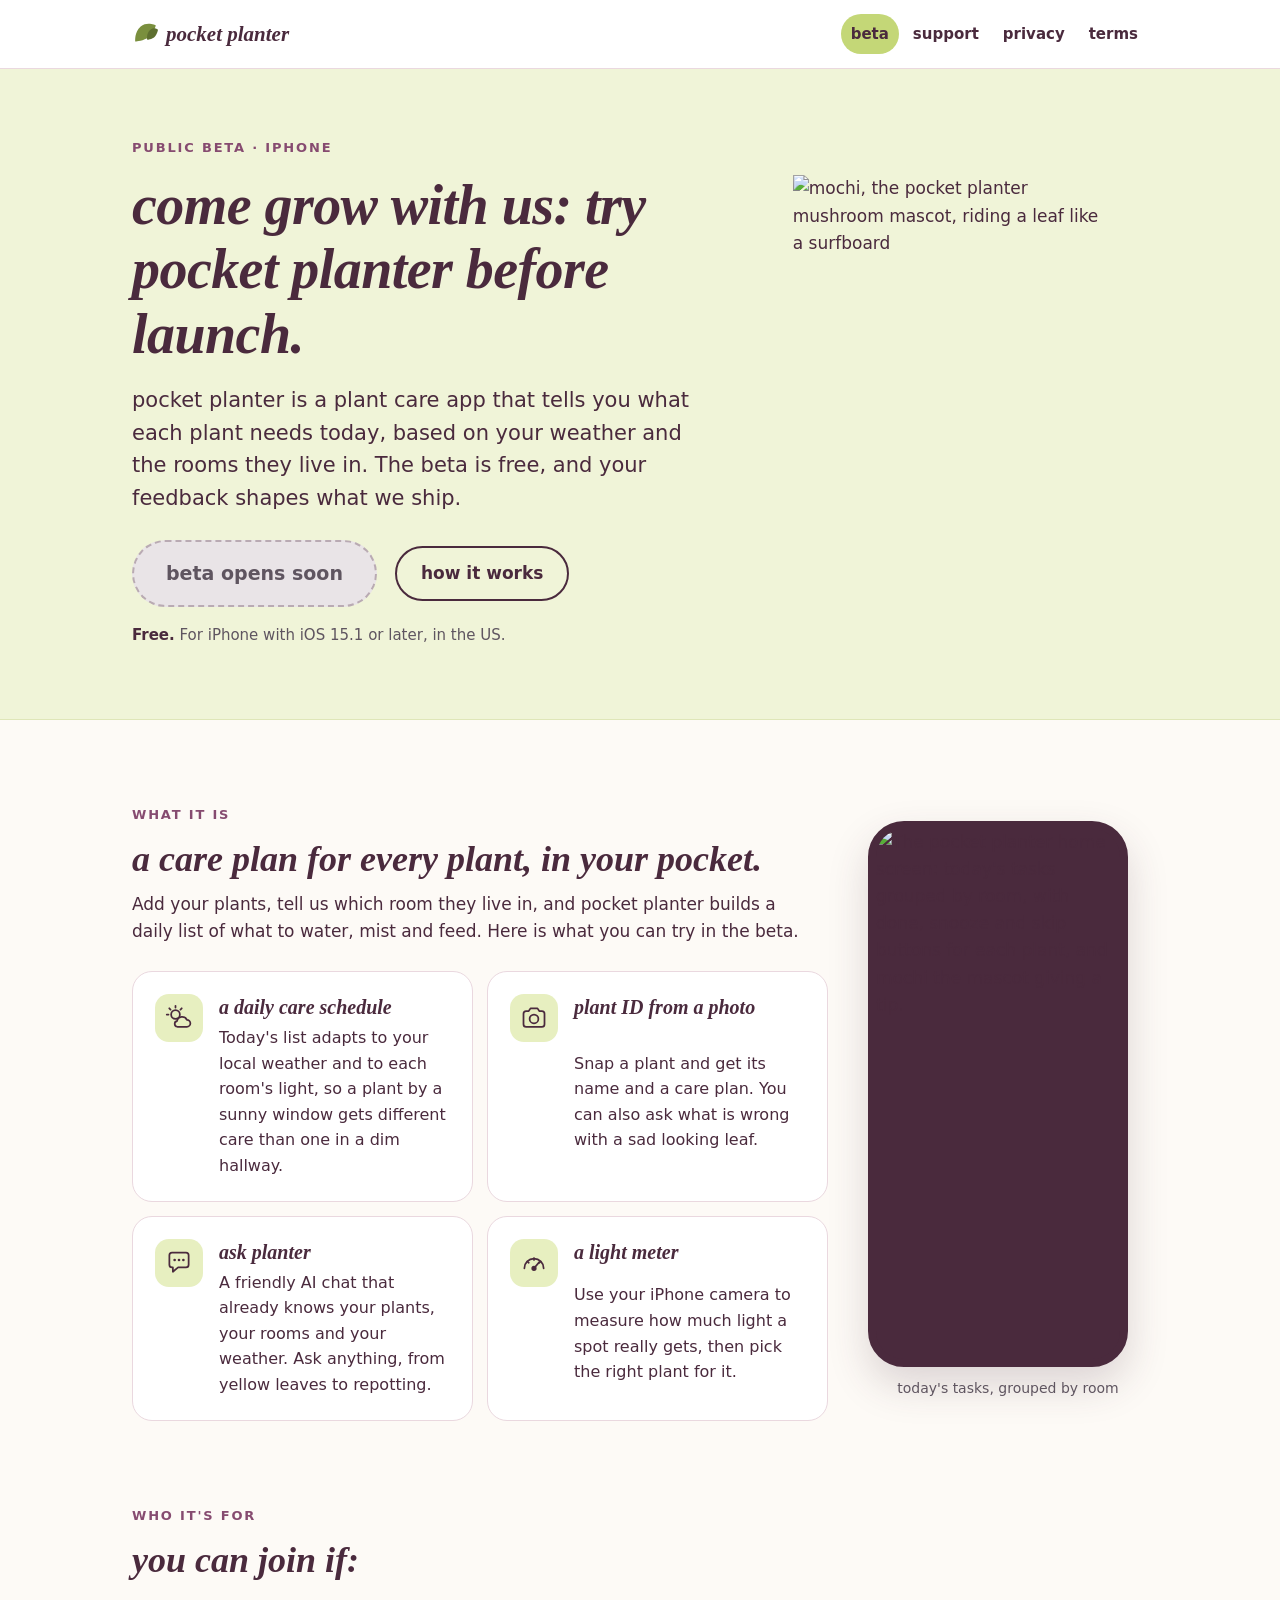
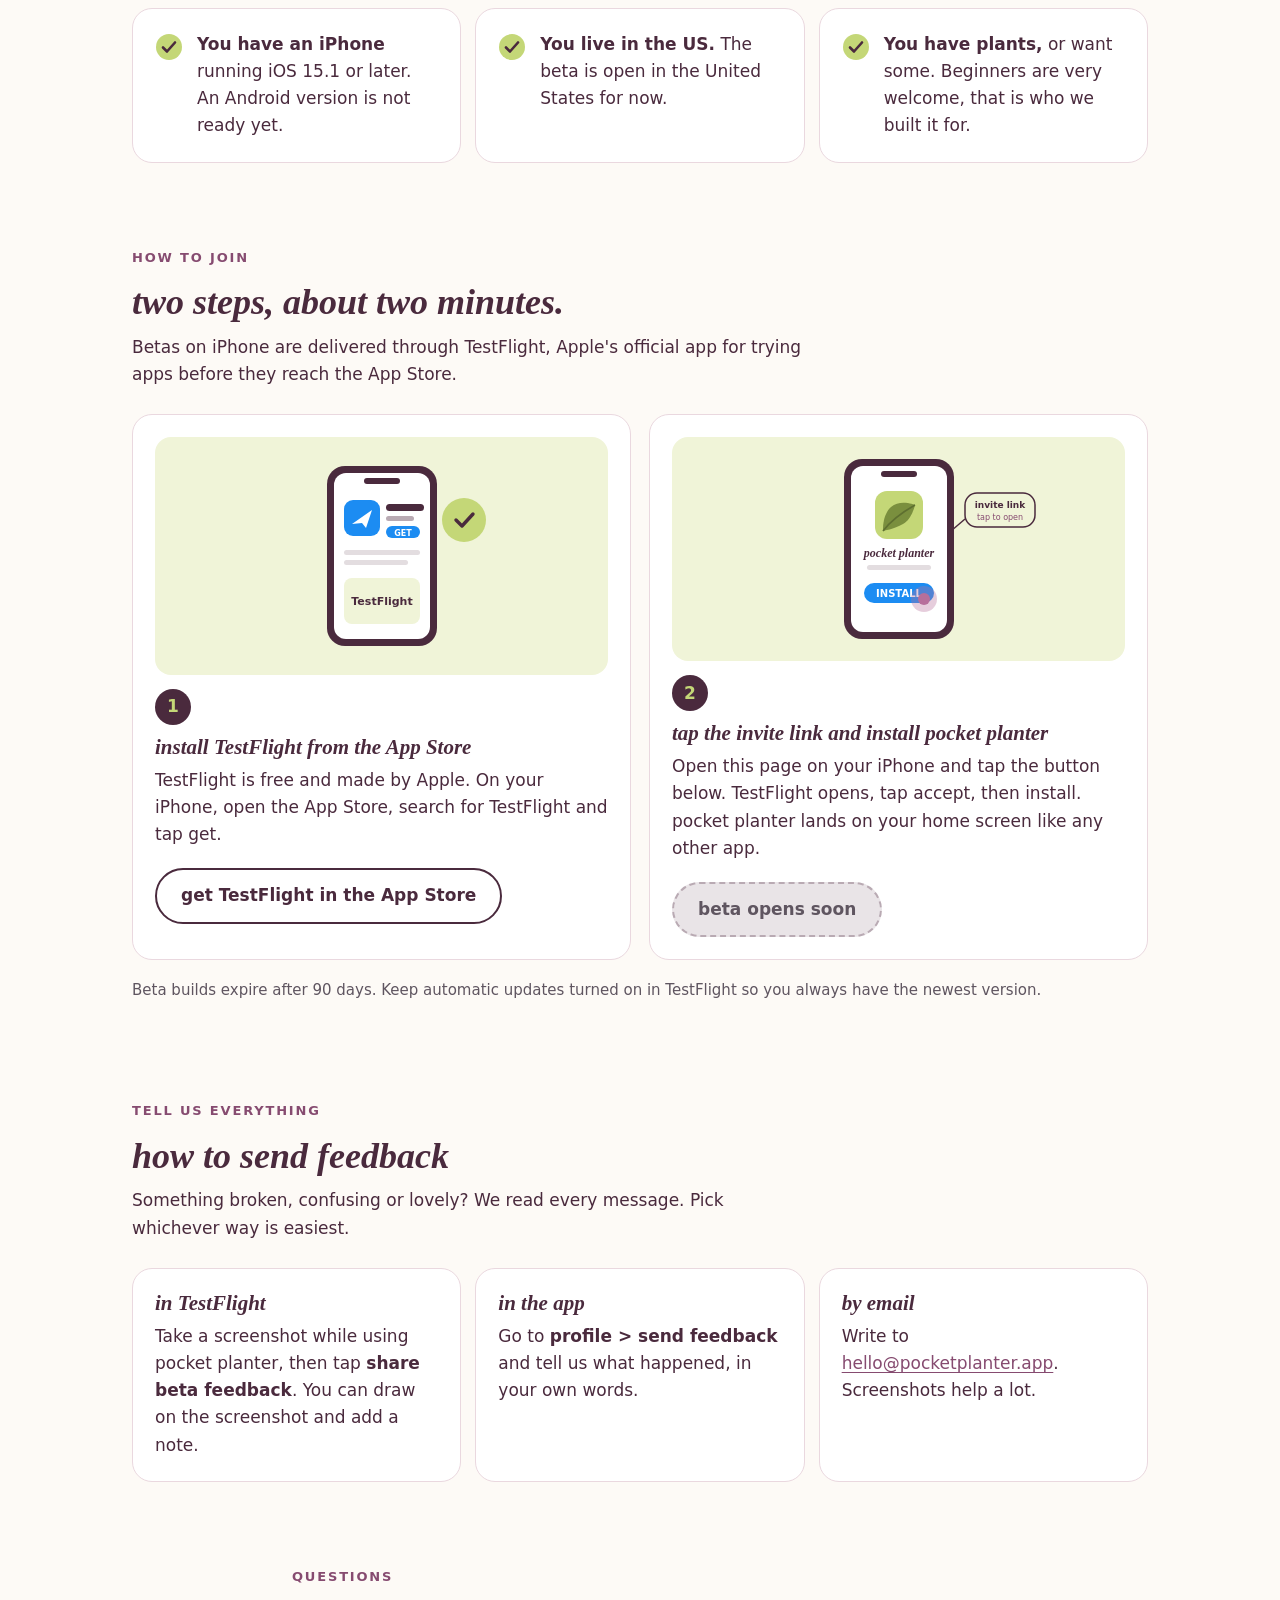
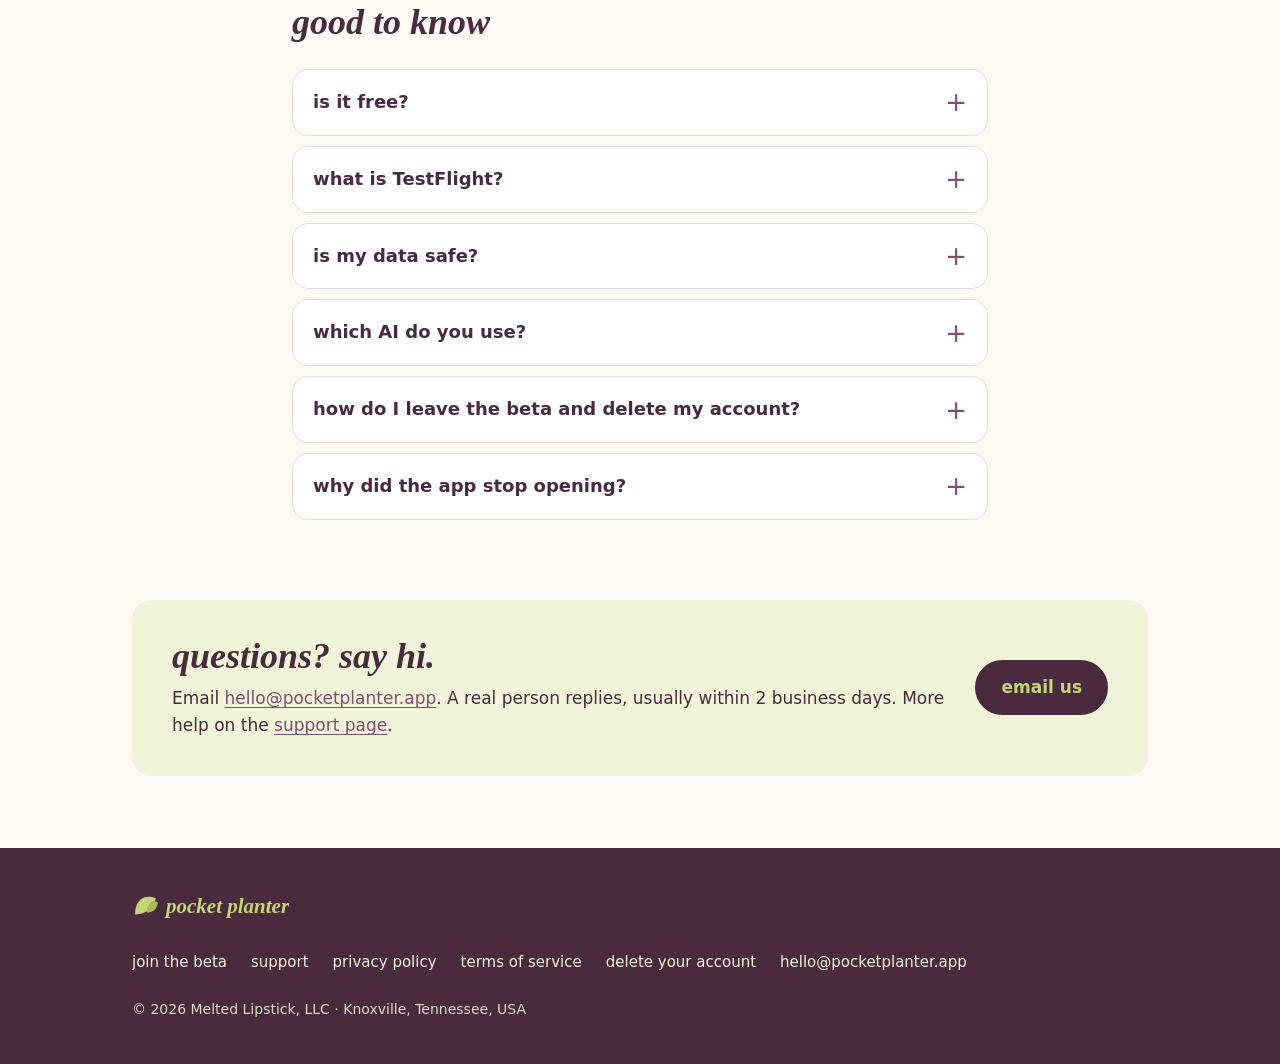
==== beta.html @ 021cd98b "feat(site): public beta page and support page with shared styles beta.html explains the app, who can" ====
<!DOCTYPE html>
<html lang="en">
<head>
  <meta charset="UTF-8">
  <meta name="viewport" content="width=device-width, initial-scale=1.0">
  <title>join the pocket planter beta on TestFlight</title>
  <meta name="description" content="Try pocket planter, the plant care app for iPhone, before launch. Free public beta on TestFlight for iPhones with iOS 15.1 or later in the US.">
  <link rel="canonical" href="https://pocketplanter.app/beta.html">
  <link rel="icon" type="image/svg+xml" href="/favicon.svg">
  <meta name="theme-color" content="#4a2a3d">
  <meta property="og:type" content="website">
  <meta property="og:site_name" content="pocket planter">
  <meta property="og:title" content="join the pocket planter beta">
  <meta property="og:description" content="A daily plant care plan that adapts to your weather and your rooms, plant ID from a photo, an AI plant helper and a light meter. Free on TestFlight for iPhone.">
  <meta property="og:url" content="https://pocketplanter.app/beta.html">
  <meta property="og:image" content="https://pocketplanter.app/og.png">
  <meta property="og:image:width" content="1200">
  <meta property="og:image:height" content="630">
  <meta name="twitter:card" content="summary_large_image">
  <meta name="twitter:title" content="join the pocket planter beta">
  <meta name="twitter:description" content="A daily plant care plan that adapts to your weather and your rooms, plant ID from a photo, an AI plant helper and a light meter. Free on TestFlight for iPhone.">
  <meta name="twitter:image" content="https://pocketplanter.app/og.png">
  <link rel="preload" href="/fonts/PlayfairDisplay-italic-latin.woff2" as="font" type="font/woff2" crossorigin>
  <link rel="preload" href="/fonts/DMSans-normal-latin.woff2" as="font" type="font/woff2" crossorigin>
  <link rel="stylesheet" href="/site.css">
  <style>
    .hero { background: var(--cream); border-bottom: 1px solid #dfe6b8; padding: 44px 0 52px; overflow: hidden; }
    .hero .container { display: grid; gap: 28px; align-items: center; }
    .hero h1 { margin-bottom: 18px; }
    .hero .lede { margin-bottom: 26px; }
    .hero-mascot { justify-self: center; width: min(62vw, 250px); height: auto; }
    .cta-row { display: flex; flex-wrap: wrap; align-items: center; gap: 12px 18px; }
    .cta-note { margin: 16px 0 0; font-size: 15px; color: var(--muted); }
    .cta-note strong { color: var(--plum); }
    @media (min-width: 768px) {
      .hero { padding: 64px 0 72px; }
      .hero .container { grid-template-columns: 1.5fr 1fr; gap: 40px; }
      .hero-mascot { width: 100%; max-width: 320px; }
    }

    .features { display: grid; gap: 16px; }
    .feature-grid { display: grid; gap: 14px; }
    .feature { display: grid; grid-template-columns: 48px 1fr; gap: 4px 16px; align-items: start; }
    .feature .icon { grid-row: span 2; width: 48px; height: 48px; border-radius: 14px; background: var(--lime-soft); display: grid; place-items: center; }
    .feature .icon svg { width: 28px; height: 28px; }
    .feature h3 { margin: 2px 0 2px; font-size: 20px; }
    .feature p { margin: 0; font-size: 16px; }
    .phone { justify-self: center; width: min(68vw, 260px); border: 8px solid var(--plum); border-radius: 36px; overflow: hidden; background: var(--plum); box-shadow: 0 18px 40px rgba(74,42,61,0.18); }
    .phone img { display: block; width: 100%; height: auto; }
    .phone-caption { text-align: center; font-size: 14px; color: var(--muted); margin-top: 10px; }
    @media (min-width: 768px) { .feature-grid { grid-template-columns: 1fr 1fr; } }
    @media (min-width: 960px) { .features { grid-template-columns: 1fr 280px; gap: 40px; align-items: center; } }

    .who { display: grid; gap: 14px; }
    .check { display: flex; gap: 14px; align-items: flex-start; }
    .check svg { flex: none; width: 28px; height: 28px; margin-top: 2px; }
    .check p { margin: 0; }
    @media (min-width: 768px) { .who { grid-template-columns: repeat(3, 1fr); } }

    .steps { list-style: none; margin: 0; padding: 0; display: grid; gap: 18px; counter-reset: step; }
    .step { display: grid; gap: 14px; }
    .step-art { background: var(--cream); border-radius: 16px; display: grid; place-items: center; padding: 12px; }
    .step-art svg { width: 100%; max-width: 300px; height: auto; }
    .step-num { display: inline-grid; place-items: center; width: 36px; height: 36px; border-radius: 50%; background: var(--plum); color: var(--lime); font-weight: 700; margin-bottom: 10px; }
    .step .btn { margin-top: 6px; }
    @media (min-width: 768px) { .steps { grid-template-columns: 1fr 1fr; } }

    .ways { display: grid; gap: 14px; }
    @media (min-width: 768px) { .ways { grid-template-columns: repeat(3, 1fr); } }

    .faq { display: grid; gap: 10px; }
    .faq details { background: var(--white); border: 1px solid var(--line); border-radius: 16px; }
    .faq summary { cursor: pointer; list-style: none; padding: 18px 52px 18px 20px; font-weight: 700; font-size: 18px; position: relative; border-radius: 16px; }
    .faq summary::-webkit-details-marker { display: none; }
    .faq summary::after { content: "+"; position: absolute; right: 20px; top: 50%; transform: translateY(-50%); font-size: 26px; font-weight: 400; color: var(--plum-ink); line-height: 1; }
    .faq details[open] summary::after { content: "\2212"; }
    .faq .answer { padding: 0 20px 6px; }
    .faq .answer ul { padding-left: 20px; margin: 0 0 14px; }
    .faq .answer li { margin-bottom: 6px; }

    .contact { background: var(--cream); border-radius: var(--radius); padding: 28px 22px; display: grid; gap: 18px; align-items: center; }
    .contact h2 { margin-bottom: 8px; }
    .contact p { margin: 0; }
    @media (min-width: 768px) { .contact { grid-template-columns: 1fr auto; padding: 36px 40px; } }
  </style>
</head>
<body>
  <a class="skip" href="#main">skip to content</a>
  <header class="site-header">
    <div class="container">
      <a class="logo" href="/" aria-label="pocket planter, home">
        <svg viewBox="0 0 48 48" aria-hidden="true"><path class="leaf-primary" d="M6 38 C6 38 4 20 16 10 C28 0 44 8 44 8 C44 8 40 26 28 32 C16 38 6 38 6 38Z"/><path class="leaf-secondary" d="M28 34 C28 34 26 22 34 16 C42 10 48 16 48 16 C48 16 46 28 38 32 C30 36 28 34 28 34Z"/></svg>
        <span>pocket planter</span>
      </a>
      <nav class="site-nav" aria-label="main">
        <ul>
          <li><a href="/beta.html" aria-current="page">beta</a></li>
          <li><a href="/support.html">support</a></li>
          <li><a href="/privacy.html">privacy</a></li>
          <li><a href="/terms.html">terms</a></li>
        </ul>
      </nav>
    </div>
  </header>

  <main id="main">
    <section class="hero" aria-labelledby="hero-title">
      <div class="container">
        <div>
          <span class="eyebrow">public beta &middot; iPhone</span>
          <h1 id="hero-title">come grow with us: try pocket planter before launch.</h1>
          <p class="lede">pocket planter is a plant care app that tells you what each plant needs today, based on your weather and the rooms they live in. The beta is free, and your feedback shapes what we ship.</p>
          <div class="cta-row">
            <!--
              TESTFLIGHT_PUBLIC_LINK
              Paste the public TestFlight link (https://testflight.apple.com/join/XXXXXXXX)
              into data-testflight-url below. That is the only place it lives: every
              "join the beta" button on this page reads it from here.
              While it is empty, the buttons show a disabled "beta opens soon" state.
            -->
            <a id="testflight-link" class="btn btn-lime btn-big" href="#" data-testflight-url="" data-label="join the beta on TestFlight">join the beta on TestFlight</a>
            <a class="btn btn-ghost" href="#how-to-join">how it works</a>
          </div>
          <p class="cta-note"><strong>Free.</strong> For iPhone with iOS 15.1 or later, in the US.</p>
        </div>
        <img class="hero-mascot" src="/welcoming-novo.webp" width="418" height="560" alt="mochi, the pocket planter mushroom mascot, riding a leaf like a surfboard">
      </div>
    </section>

    <section class="section" aria-labelledby="what-title">
      <div class="container features">
        <div>
          <div class="section-head">
            <span class="eyebrow">what it is</span>
            <h2 id="what-title">a care plan for every plant, in your pocket.</h2>
            <p>Add your plants, tell us which room they live in, and pocket planter builds a daily list of what to water, mist and feed. Here is what you can try in the beta.</p>
          </div>
          <div class="feature-grid">
            <div class="card feature">
              <span class="icon" aria-hidden="true"><svg viewBox="0 0 32 32" fill="none" stroke="#4a2a3d" stroke-width="2" stroke-linecap="round" stroke-linejoin="round"><circle cx="12" cy="12" r="5"/><path d="M12 2v2M12 20v2M2 12h2M4.9 4.9l1.4 1.4M17.7 6.3l1.4-1.4"/><path d="M14 26h11a4 4 0 0 0 0-8 6 6 0 0 0-11.3 1.5A3.3 3.3 0 0 0 14 26z" fill="#e7efc0"/></svg></span>
              <h3>a daily care schedule</h3>
              <p>Today's list adapts to your local weather and to each room's light, so a plant by a sunny window gets different care than one in a dim hallway.</p>
            </div>
            <div class="card feature">
              <span class="icon" aria-hidden="true"><svg viewBox="0 0 32 32" fill="none" stroke="#4a2a3d" stroke-width="2" stroke-linecap="round" stroke-linejoin="round"><path d="M4 11a3 3 0 0 1 3-3h3l2-3h8l2 3h3a3 3 0 0 1 3 3v12a3 3 0 0 1-3 3H7a3 3 0 0 1-3-3z"/><circle cx="16" cy="17" r="5"/></svg></span>
              <h3>plant ID from a photo</h3>
              <p>Snap a plant and get its name and a care plan. You can also ask what is wrong with a sad looking leaf.</p>
            </div>
            <div class="card feature">
              <span class="icon" aria-hidden="true"><svg viewBox="0 0 32 32" fill="none" stroke="#4a2a3d" stroke-width="2" stroke-linecap="round" stroke-linejoin="round"><path d="M5 7a3 3 0 0 1 3-3h16a3 3 0 0 1 3 3v11a3 3 0 0 1-3 3h-9l-6 5v-5H8a3 3 0 0 1-3-3z"/><path d="M11 12.5h.01M16 12.5h.01M21 12.5h.01" stroke-width="3"/></svg></span>
              <h3>ask planter</h3>
              <p>A friendly AI chat that already knows your plants, your rooms and your weather. Ask anything, from yellow leaves to repotting.</p>
            </div>
            <div class="card feature">
              <span class="icon" aria-hidden="true"><svg viewBox="0 0 32 32" fill="none" stroke="#4a2a3d" stroke-width="2" stroke-linecap="round" stroke-linejoin="round"><path d="M5 22a11 11 0 0 1 22 0"/><path d="M16 22l6-7"/><circle cx="16" cy="22" r="2" fill="#4a2a3d"/><path d="M8.5 14.5l1.5 1.2M16 10.5v2M23.5 14.5l-1.5 1.2"/></svg></span>
              <h3>a light meter</h3>
              <p>Use your iPhone camera to measure how much light a spot really gets, then pick the right plant for it.</p>
            </div>
          </div>
        </div>
        <figure style="margin:0">
          <div class="phone"><img src="/assets/shots/05-home.webp" width="720" height="1565" loading="lazy" alt="The pocket planter home screen: today's tasks grouped by room, with done, snooze and skip buttons for each plant, and mochi the mascot giving a tip."></div>
          <figcaption class="phone-caption">today's tasks, grouped by room</figcaption>
        </figure>
      </div>
    </section>

    <section class="section" aria-labelledby="who-title">
      <div class="container">
        <div class="section-head">
          <span class="eyebrow">who it's for</span>
          <h2 id="who-title">you can join if:</h2>
        </div>
        <div class="who">
          <div class="card check">
            <svg viewBox="0 0 28 28" aria-hidden="true"><circle cx="14" cy="14" r="13" fill="#c4d777"/><path d="M8 14.5l4 4 8-9" fill="none" stroke="#4a2a3d" stroke-width="2.6" stroke-linecap="round" stroke-linejoin="round"/></svg>
            <p><strong>You have an iPhone</strong> running iOS 15.1 or later. An Android version is not ready yet.</p>
          </div>
          <div class="card check">
            <svg viewBox="0 0 28 28" aria-hidden="true"><circle cx="14" cy="14" r="13" fill="#c4d777"/><path d="M8 14.5l4 4 8-9" fill="none" stroke="#4a2a3d" stroke-width="2.6" stroke-linecap="round" stroke-linejoin="round"/></svg>
            <p><strong>You live in the US.</strong> The beta is open in the United States for now.</p>
          </div>
          <div class="card check">
            <svg viewBox="0 0 28 28" aria-hidden="true"><circle cx="14" cy="14" r="13" fill="#c4d777"/><path d="M8 14.5l4 4 8-9" fill="none" stroke="#4a2a3d" stroke-width="2.6" stroke-linecap="round" stroke-linejoin="round"/></svg>
            <p><strong>You have plants,</strong> or want some. Beginners are very welcome, that is who we built it for.</p>
          </div>
        </div>
      </div>
    </section>

    <section class="section" id="how-to-join" aria-labelledby="join-title">
      <div class="container">
        <div class="section-head">
          <span class="eyebrow">how to join</span>
          <h2 id="join-title">two steps, about two minutes.</h2>
          <p>Betas on iPhone are delivered through TestFlight, Apple's official app for trying apps before they reach the App Store.</p>
        </div>
        <ol class="steps">
          <li class="card step">
            <div class="step-art">
              <svg viewBox="0 0 300 200" role="img" aria-labelledby="art1-t">
                <title id="art1-t">An iPhone showing the TestFlight app in the App Store with a get button</title>
                <rect x="95" y="10" width="110" height="180" rx="18" fill="#4a2a3d"/>
                <rect x="102" y="17" width="96" height="166" rx="12" fill="#ffffff"/>
                <rect x="132" y="22" width="36" height="6" rx="3" fill="#4a2a3d"/>
                <rect x="112" y="44" width="36" height="36" rx="9" fill="#1c8cf2"/>
                <path d="M120 68l20-14-6 18-4-5z" fill="#ffffff"/>
                <rect x="154" y="48" width="38" height="7" rx="3.5" fill="#4a2a3d"/>
                <rect x="154" y="60" width="28" height="5" rx="2.5" fill="#b9aab3"/>
                <rect x="154" y="70" width="34" height="12" rx="6" fill="#1c8cf2"/>
                <text x="171" y="79.5" text-anchor="middle" font-family="DM Sans, system-ui, sans-serif" font-size="8" font-weight="700" fill="#ffffff">GET</text>
                <rect x="112" y="94" width="76" height="5" rx="2.5" fill="#e3dde0"/>
                <rect x="112" y="104" width="64" height="5" rx="2.5" fill="#e3dde0"/>
                <rect x="112" y="122" width="76" height="46" rx="8" fill="#f0f4d8"/>
                <text x="150" y="149" text-anchor="middle" font-family="DM Sans, system-ui, sans-serif" font-size="11" font-weight="700" fill="#4a2a3d">TestFlight</text>
                <circle cx="232" cy="64" r="22" fill="#c4d777"/>
                <path d="M224 64l6 6 11-12" fill="none" stroke="#4a2a3d" stroke-width="3.4" stroke-linecap="round" stroke-linejoin="round"/>
              </svg>
            </div>
            <div>
              <span class="step-num" aria-hidden="true">1</span>
              <h3>install TestFlight from the App Store</h3>
              <p>TestFlight is free and made by Apple. On your iPhone, open the App Store, search for TestFlight and tap get.</p>
              <a class="btn btn-ghost" href="https://apps.apple.com/us/app/testflight/id899247664">get TestFlight in the App Store</a>
            </div>
          </li>
          <li class="card step">
            <div class="step-art">
              <svg viewBox="0 0 300 200" role="img" aria-labelledby="art2-t">
                <title id="art2-t">An iPhone showing the pocket planter invite in TestFlight with an install button</title>
                <rect x="95" y="10" width="110" height="180" rx="18" fill="#4a2a3d"/>
                <rect x="102" y="17" width="96" height="166" rx="12" fill="#ffffff"/>
                <rect x="132" y="22" width="36" height="6" rx="3" fill="#4a2a3d"/>
                <rect x="126" y="42" width="48" height="48" rx="12" fill="#c4d777"/>
                <path d="M134 82 C134 82 133 66 142 58 C151 50 166 56 166 56 C166 56 163 70 154 75 C145 80 134 82 134 82Z" fill="#7a8f3e"/>
                <path d="M134 82 C140 74 152 64 166 56" fill="none" stroke="#5e6f30" stroke-width="1.6"/>
                <text x="150" y="108" text-anchor="middle" font-family="Playfair Display, Georgia, serif" font-style="italic" font-size="12" font-weight="700" fill="#4a2a3d">pocket planter</text>
                <rect x="118" y="116" width="64" height="5" rx="2.5" fill="#e3dde0"/>
                <rect x="115" y="134" width="70" height="20" rx="10" fill="#1c8cf2"/>
                <text x="150" y="148" text-anchor="middle" font-family="DM Sans, system-ui, sans-serif" font-size="10" font-weight="700" fill="#ffffff">INSTALL</text>
                <circle cx="175" cy="150" r="13" fill="#b76f9b" opacity="0.35"/>
                <circle cx="175" cy="150" r="6" fill="#b76f9b"/>
                <rect x="216" y="44" width="70" height="34" rx="12" fill="#f0f4d8" stroke="#4a2a3d" stroke-width="1.5"/>
                <text x="251" y="59" text-anchor="middle" font-family="DM Sans, system-ui, sans-serif" font-size="9" font-weight="700" fill="#4a2a3d">invite link</text>
                <text x="251" y="71" text-anchor="middle" font-family="DM Sans, system-ui, sans-serif" font-size="8" fill="#864b70">tap to open</text>
                <path d="M216 70 L202 82" stroke="#4a2a3d" stroke-width="1.5"/>
              </svg>
            </div>
            <div>
              <span class="step-num" aria-hidden="true">2</span>
              <h3>tap the invite link and install pocket planter</h3>
              <p>Open this page on your iPhone and tap the button below. TestFlight opens, tap accept, then install. pocket planter lands on your home screen like any other app.</p>
              <a class="btn js-testflight" href="#">join the beta on TestFlight</a>
            </div>
          </li>
        </ol>
        <p class="small muted" style="margin-top:18px">Beta builds expire after 90 days. Keep automatic updates turned on in TestFlight so you always have the newest version.</p>
      </div>
    </section>

    <section class="section" aria-labelledby="feedback-title">
      <div class="container">
        <div class="section-head">
          <span class="eyebrow">tell us everything</span>
          <h2 id="feedback-title">how to send feedback</h2>
          <p>Something broken, confusing or lovely? We read every message. Pick whichever way is easiest.</p>
        </div>
        <div class="ways">
          <div class="card">
            <h3>in TestFlight</h3>
            <p>Take a screenshot while using pocket planter, then tap <strong>share beta feedback</strong>. You can draw on the screenshot and add a note.</p>
          </div>
          <div class="card">
            <h3>in the app</h3>
            <p>Go to <span class="path">profile &gt; send feedback</span> and tell us what happened, in your own words.</p>
          </div>
          <div class="card">
            <h3>by email</h3>
            <p>Write to <a href="mailto:hello@pocketplanter.app?subject=pocket%20planter%20beta%20feedback">hello@pocketplanter.app</a>. Screenshots help a lot.</p>
          </div>
        </div>
      </div>
    </section>

    <section class="section" aria-labelledby="faq-title">
      <div class="narrow">
        <div class="section-head">
          <span class="eyebrow">questions</span>
          <h2 id="faq-title">good to know</h2>
        </div>
        <div class="faq">
          <details>
            <summary>is it free?</summary>
            <div class="answer"><p>Yes. The beta is free, and there are no payments in the app.</p></div>
          </details>
          <details>
            <summary>what is TestFlight?</summary>
            <div class="answer"><p>TestFlight is Apple's official app for testing apps before they are released on the App Store. It is free, and it is how every iPhone beta is installed.</p></div>
          </details>
          <details>
            <summary>is my data safe?</summary>
            <div class="answer">
              <p>We take it seriously and keep it simple:</p>
              <ul>
                <li>Your account and garden are stored with Supabase, in the United States.</li>
                <li>The app shows your photos only to you.</li>
                <li>The AI providers we use do not train their models on your data.</li>
                <li>We do not sell your data, and there are no ads or third party trackers in the app.</li>
              </ul>
              <p>The details are in our <a href="/privacy.html">privacy policy</a>.</p>
            </div>
          </details>
          <details>
            <summary>which AI do you use?</summary>
            <div class="answer">
              <ul>
                <li>Plant identification and diagnosis: Kindwise Plant.id.</li>
                <li>ask planter: Anthropic's Claude, with Google's Gemini as a backup if Claude is unavailable.</li>
              </ul>
              <p>Nothing is sent to an AI service until you agree in the app, and you can turn it off any time in <span class="path">profile &gt; ai &amp; your data</span>.</p>
            </div>
          </details>
          <details>
            <summary>how do I leave the beta and delete my account?</summary>
            <div class="answer">
              <p>In the app, go to <span class="path">profile &gt; delete my account</span>. If you already removed the app, use our <a href="/delete-account.html">delete account page</a> and we will do it for you.</p>
              <p>Uninstalling the app or TestFlight does not delete your account, so please delete it first if you want your data gone.</p>
            </div>
          </details>
          <details>
            <summary>why did the app stop opening?</summary>
            <div class="answer"><p>Beta builds expire after 90 days. Open TestFlight and install the latest build. Keeping automatic updates on in TestFlight avoids this.</p></div>
          </details>
        </div>
      </div>
    </section>

    <section class="section" aria-labelledby="contact-title">
      <div class="container">
        <div class="contact">
          <div>
            <h2 id="contact-title">questions? say hi.</h2>
            <p>Email <a href="mailto:hello@pocketplanter.app">hello@pocketplanter.app</a>. A real person replies, usually within 2 business days. More help on the <a href="/support.html">support page</a>.</p>
          </div>
          <a class="btn" href="mailto:hello@pocketplanter.app">email us</a>
        </div>
      </div>
    </section>
  </main>

  <footer class="site-footer">
    <div class="container">
      <a class="logo" href="/" aria-label="pocket planter, home">
        <svg viewBox="0 0 48 48" aria-hidden="true"><path class="leaf-primary" d="M6 38 C6 38 4 20 16 10 C28 0 44 8 44 8 C44 8 40 26 28 32 C16 38 6 38 6 38Z"/><path class="leaf-secondary" d="M28 34 C28 34 26 22 34 16 C42 10 48 16 48 16 C48 16 46 28 38 32 C30 36 28 34 28 34Z"/></svg>
        <span>pocket planter</span>
      </a>
      <nav aria-label="footer">
        <ul>
          <li><a href="/beta.html">join the beta</a></li>
          <li><a href="/support.html">support</a></li>
          <li><a href="/privacy.html">privacy policy</a></li>
          <li><a href="/terms.html">terms of service</a></li>
          <li><a href="/delete-account.html">delete your account</a></li>
          <li><a href="mailto:hello@pocketplanter.app">hello@pocketplanter.app</a></li>
        </ul>
      </nav>
      <p>&copy; 2026 Melted Lipstick, LLC &middot; Knoxville, Tennessee, USA</p>
    </div>
  </footer>

  <script>
    // TestFlight link: read from the one data-testflight-url attribute on #testflight-link.
    (function () {
      var source = document.getElementById('testflight-link');
      var url = ((source && source.getAttribute('data-testflight-url')) || '').trim();
      var ok = /^https:\/\/testflight\.apple\.com\/join\/[A-Za-z0-9]+\/?$/.test(url);
      var buttons = [source].concat([].slice.call(document.querySelectorAll('.js-testflight')));
      buttons.forEach(function (el) {
        if (!el) return;
        if (ok) {
          el.setAttribute('href', url);
          el.removeAttribute('aria-disabled');
          el.classList.remove('is-disabled');
        } else {
          el.removeAttribute('href');
          el.setAttribute('aria-disabled', 'true');
          el.setAttribute('role', 'link');
          el.classList.add('is-disabled');
          el.textContent = 'beta opens soon';
        }
      });
    })();
  </script>
</body>
</html>
---- site.css ----
@font-face { font-family: 'DM Sans'; font-style: italic; font-weight: 300 700; font-display: swap; src: url('/fonts/DMSans-italic-latin-ext.woff2') format('woff2'); unicode-range: U+0100-02BA, U+02BD-02C5, U+02C7-02CC, U+02CE-02D7, U+02DD-02FF, U+0304, U+0308, U+0329, U+1D00-1DBF, U+1E00-1E9F, U+1EF2-1EFF, U+2020, U+20A0-20AB, U+20AD-20C4, U+2113, U+2C60-2C7F, U+A720-A7FF; }
@font-face { font-family: 'DM Sans'; font-style: italic; font-weight: 300 700; font-display: swap; src: url('/fonts/DMSans-italic-latin.woff2') format('woff2'); unicode-range: U+0000-00FF, U+0131, U+0152-0153, U+02BB-02BC, U+02C6, U+02DA, U+02DC, U+0304, U+0308, U+0329, U+2000-206F, U+20AC, U+2122, U+2191, U+2193, U+2212, U+2215, U+FEFF, U+FFFD; }
@font-face { font-family: 'DM Sans'; font-style: normal; font-weight: 300 700; font-display: swap; src: url('/fonts/DMSans-normal-latin-ext.woff2') format('woff2'); unicode-range: U+0100-02BA, U+02BD-02C5, U+02C7-02CC, U+02CE-02D7, U+02DD-02FF, U+0304, U+0308, U+0329, U+1D00-1DBF, U+1E00-1E9F, U+1EF2-1EFF, U+2020, U+20A0-20AB, U+20AD-20C4, U+2113, U+2C60-2C7F, U+A720-A7FF; }
@font-face { font-family: 'DM Sans'; font-style: normal; font-weight: 300 700; font-display: swap; src: url('/fonts/DMSans-normal-latin.woff2') format('woff2'); unicode-range: U+0000-00FF, U+0131, U+0152-0153, U+02BB-02BC, U+02C6, U+02DA, U+02DC, U+0304, U+0308, U+0329, U+2000-206F, U+20AC, U+2122, U+2191, U+2193, U+2212, U+2215, U+FEFF, U+FFFD; }
@font-face { font-family: 'Playfair Display'; font-style: italic; font-weight: 400 900; font-display: swap; src: url('/fonts/PlayfairDisplay-italic-latin-ext.woff2') format('woff2'); unicode-range: U+0100-02BA, U+02BD-02C5, U+02C7-02CC, U+02CE-02D7, U+02DD-02FF, U+0304, U+0308, U+0329, U+1D00-1DBF, U+1E00-1E9F, U+1EF2-1EFF, U+2020, U+20A0-20AB, U+20AD-20C4, U+2113, U+2C60-2C7F, U+A720-A7FF; }
@font-face { font-family: 'Playfair Display'; font-style: italic; font-weight: 400 900; font-display: swap; src: url('/fonts/PlayfairDisplay-italic-latin.woff2') format('woff2'); unicode-range: U+0000-00FF, U+0131, U+0152-0153, U+02BB-02BC, U+02C6, U+02DA, U+02DC, U+0304, U+0308, U+0329, U+2000-206F, U+20AC, U+2122, U+2191, U+2193, U+2212, U+2215, U+FEFF, U+FFFD; }
@font-face { font-family: 'Playfair Display'; font-style: normal; font-weight: 400 900; font-display: swap; src: url('/fonts/PlayfairDisplay-normal-latin-ext.woff2') format('woff2'); unicode-range: U+0100-02BA, U+02BD-02C5, U+02C7-02CC, U+02CE-02D7, U+02DD-02FF, U+0304, U+0308, U+0329, U+1D00-1DBF, U+1E00-1E9F, U+1EF2-1EFF, U+2020, U+20A0-20AB, U+20AD-20C4, U+2113, U+2C60-2C7F, U+A720-A7FF; }
@font-face { font-family: 'Playfair Display'; font-style: normal; font-weight: 400 900; font-display: swap; src: url('/fonts/PlayfairDisplay-normal-latin.woff2') format('woff2'); unicode-range: U+0000-00FF, U+0131, U+0152-0153, U+02BB-02BC, U+02C6, U+02DA, U+02DC, U+0304, U+0308, U+0329, U+2000-206F, U+20AC, U+2122, U+2191, U+2193, U+2212, U+2215, U+FEFF, U+FFFD; }

/* pocket planter: shared styles for beta, support and legal pages */
:root {
  --lime: #c4d777;
  --lime-soft: #e7efc0;
  --plum: #4a2a3d;
  --plum-accent: #b76f9b;
  --plum-ink: #864b70;   /* accent dark enough for small text on white and cream */
  --cream: #f0f4d8;
  --paper: #fdfaf6;
  --line: #ead8df;
  --muted: #5f5560;
  --white: #ffffff;
  --font-heading: 'Playfair Display', Georgia, serif;
  --font-body: 'DM Sans', system-ui, -apple-system, sans-serif;
  --radius: 20px;
}
*, *::before, *::after { box-sizing: border-box; }
html { -webkit-text-size-adjust: 100%; }
body {
  margin: 0;
  background: var(--paper);
  color: var(--plum);
  font-family: var(--font-body);
  font-size: 17px;
  line-height: 1.6;
  -webkit-font-smoothing: antialiased;
}
img, svg { max-width: 100%; }
a { color: var(--plum-ink); text-underline-offset: 3px; text-decoration-thickness: 1px; }
a:hover { color: var(--plum); }
:focus-visible { outline: 3px solid var(--plum-accent); outline-offset: 3px; border-radius: 6px; }
.skip {
  position: absolute; left: 12px; top: -60px; z-index: 10;
  background: var(--plum); color: var(--cream); padding: 10px 16px; border-radius: 10px;
  font-weight: 600; text-decoration: none;
}
.skip:focus { top: 12px; }
.container { max-width: 1080px; margin: 0 auto; padding: 0 16px; }
.narrow { max-width: 760px; margin: 0 auto; padding: 0 16px; }
@media (min-width: 768px) { .container, .narrow { padding: 0 32px; } }

/* header */
.site-header { background: var(--white); border-bottom: 1px solid var(--line); }
.site-header .container { display: flex; flex-wrap: wrap; align-items: center; justify-content: space-between; gap: 6px 20px; padding-top: 14px; padding-bottom: 14px; }
.logo { display: inline-flex; align-items: center; gap: 8px; color: var(--plum); text-decoration: none; font-family: var(--font-heading); font-style: italic; font-weight: 700; font-size: 21px; line-height: 1; padding: 6px 0; }
.logo svg { width: 26px; height: 26px; flex: none; }
.leaf-primary { fill: #7a8f3e; }
.leaf-secondary { fill: #5e6f30; }
.site-nav ul { list-style: none; margin: 0; padding: 0; display: flex; flex-wrap: wrap; gap: 2px 4px; }
.site-nav a { display: inline-block; padding: 8px 10px; border-radius: 999px; color: var(--plum); text-decoration: none; font-weight: 600; font-size: 15px; }
.site-nav a:hover { background: var(--cream); }
.site-nav a[aria-current="page"] { background: var(--lime); }
@media (max-width: 520px) {
  .site-header .container { justify-content: center; }
  .site-nav ul { justify-content: center; }
  .site-nav a { padding: 6px 9px; font-size: 14px; }
}

/* footer */
.site-footer { background: var(--plum); color: var(--cream); margin-top: 72px; padding: 40px 0 44px; }
.site-footer .container { display: grid; gap: 18px; }
.site-footer .logo { color: var(--lime); }
.site-footer .leaf-primary { fill: var(--lime); }
.site-footer .leaf-secondary { fill: #a8bc5a; }
.site-footer ul { list-style: none; margin: 0; padding: 0; display: flex; flex-wrap: wrap; gap: 4px 6px; }
.site-footer ul a { display: inline-block; padding: 6px 10px 6px 0; margin-right: 8px; color: var(--cream); text-decoration: none; font-size: 15px; }
.site-footer ul a:hover { text-decoration: underline; color: var(--white); }
.site-footer p { margin: 0; font-size: 14px; color: #d9dcc0; }
.site-footer :focus-visible { outline-color: var(--lime); }

/* type */
h1, h2, h3 { font-family: var(--font-heading); font-style: italic; font-weight: 700; line-height: 1.15; margin: 0; }
h1 { font-size: clamp(34px, 7vw, 56px); letter-spacing: -0.01em; }
h2 { font-size: clamp(26px, 4.5vw, 36px); }
h3 { font-size: 21px; }
p { margin: 0 0 14px; }
.eyebrow { display: inline-block; font-size: 13px; font-weight: 700; letter-spacing: 0.14em; text-transform: uppercase; color: var(--plum-ink); margin-bottom: 14px; }
.lede { font-size: clamp(18px, 2.4vw, 21px); line-height: 1.55; max-width: 34em; }
.muted { color: var(--muted); }
.small { font-size: 15px; }
.path { font-weight: 600; white-space: nowrap; }

/* buttons */
.btn {
  display: inline-flex; align-items: center; justify-content: center; gap: 10px;
  min-height: 48px; padding: 12px 24px; border-radius: 999px;
  background: var(--plum); color: var(--lime); font-weight: 700; font-size: 17px;
  text-decoration: none; border: 2px solid var(--plum);
}
.btn:hover { background: #331c2a; color: var(--lime); }
.btn-lime { background: var(--lime); color: var(--plum); border-color: var(--lime); }
.btn-lime:hover { background: #b5ca62; color: var(--plum); }
.btn-ghost { background: transparent; color: var(--plum); }
.btn-ghost:hover { background: var(--plum); color: var(--lime); }
.btn-big { min-height: 60px; padding: 16px 32px; font-size: 19px; }
.btn.is-disabled, .btn[aria-disabled="true"] {
  background: #e9e4e7; color: #5f5560; border: 2px dashed #b9aab3; cursor: default; pointer-events: none;
}
.btn svg { width: 22px; height: 22px; flex: none; }
@media (prefers-reduced-motion: no-preference) {
  .btn, .site-nav a { transition: background-color 0.2s, color 0.2s; }
}

/* sections */
.section { padding: 56px 0 0; }
@media (min-width: 768px) { .section { padding-top: 80px; } }
.section-head { margin-bottom: 26px; max-width: 40em; }
.section-head p { margin-top: 10px; }
.card { background: var(--white); border: 1px solid var(--line); border-radius: var(--radius); padding: 22px; }
.card h3 { margin-bottom: 8px; }
.card p:last-child { margin-bottom: 0; }

/* legal pages */
.doc { padding-top: 36px; }
.doc h1 { font-size: clamp(32px, 6vw, 42px); margin-bottom: 6px; }
.doc .updated { color: var(--muted); font-size: 15px; margin: 0 0 26px; }
.doc h2 { color: var(--plum-ink); font-size: clamp(21px, 3.4vw, 24px); margin: 36px 0 10px; }
.doc p, .doc li { font-size: 17px; }
.doc ul { margin: 0 0 14px; padding-left: 22px; }
.doc li { margin-bottom: 8px; }
.doc .lead { font-weight: 700; margin: 18px 0 6px; }
.doc .card { margin: 20px 0; }
.doc .card h2 { margin-top: 0; }
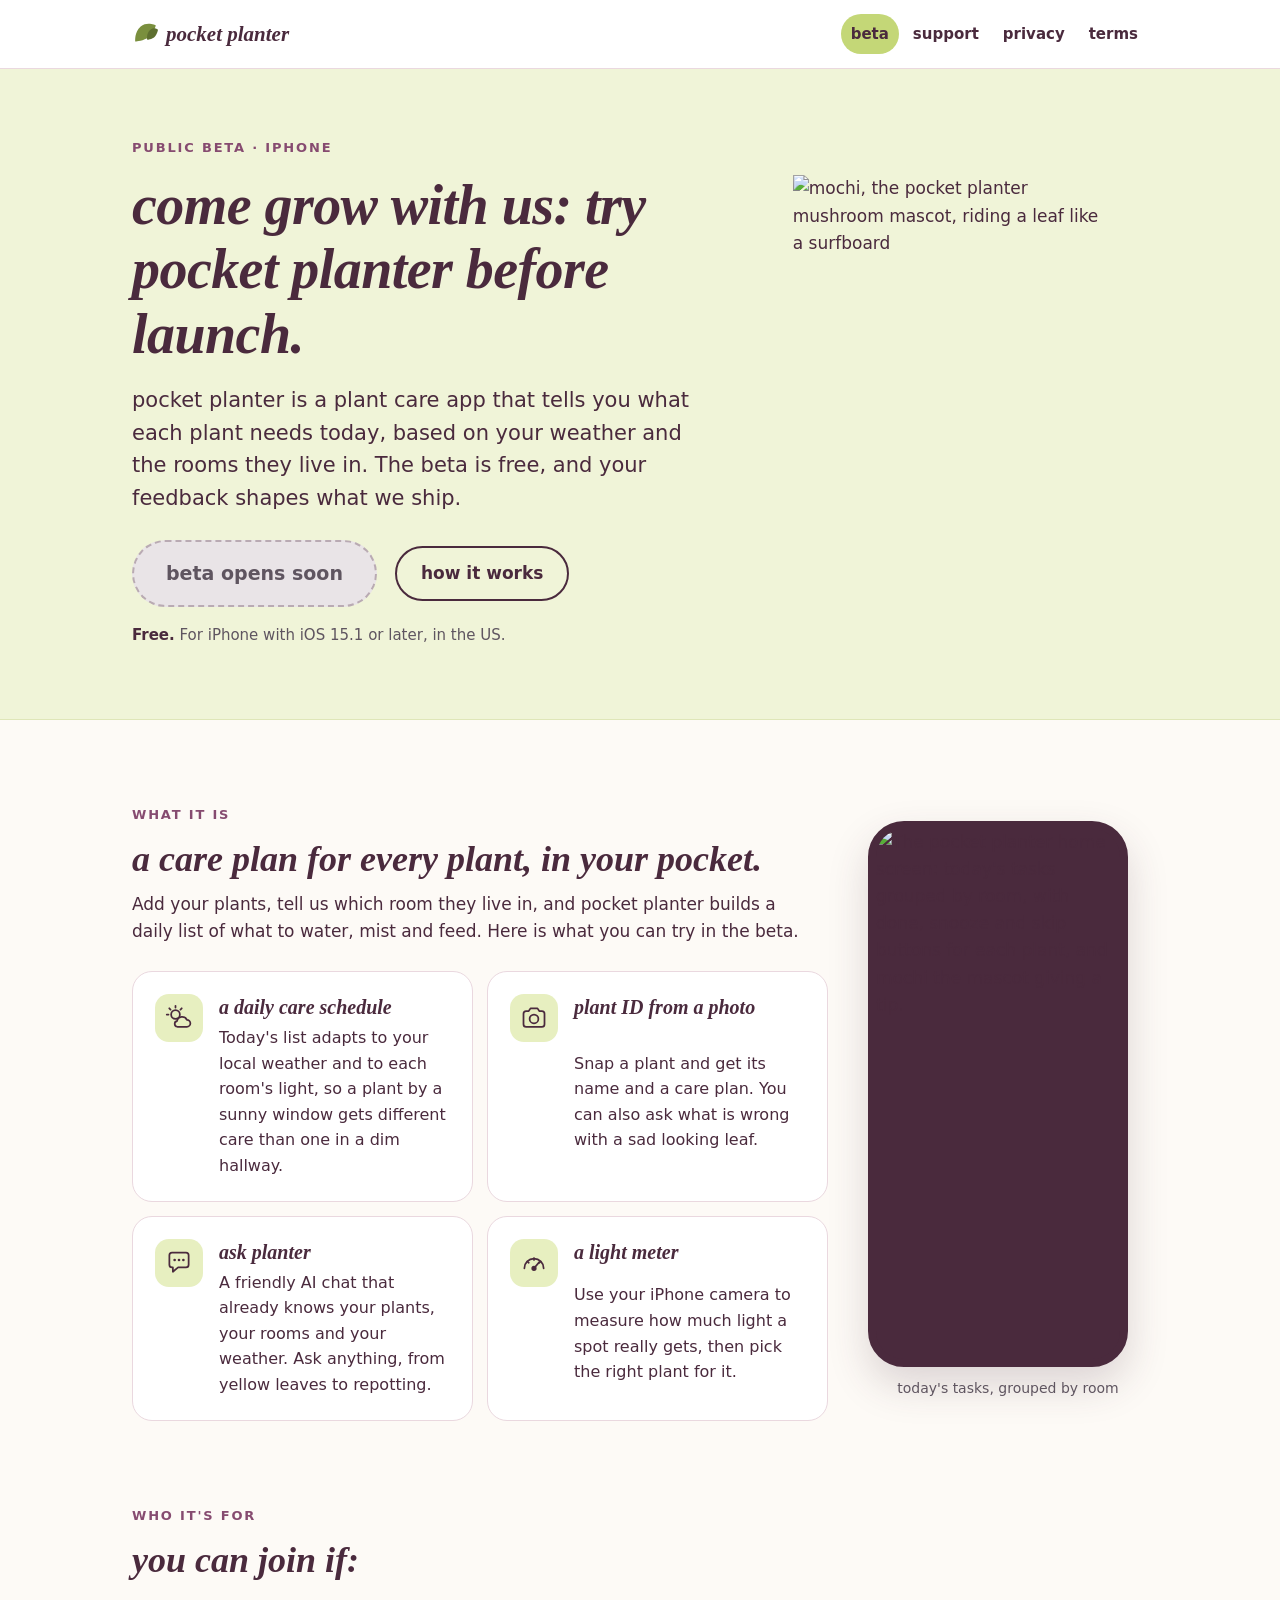
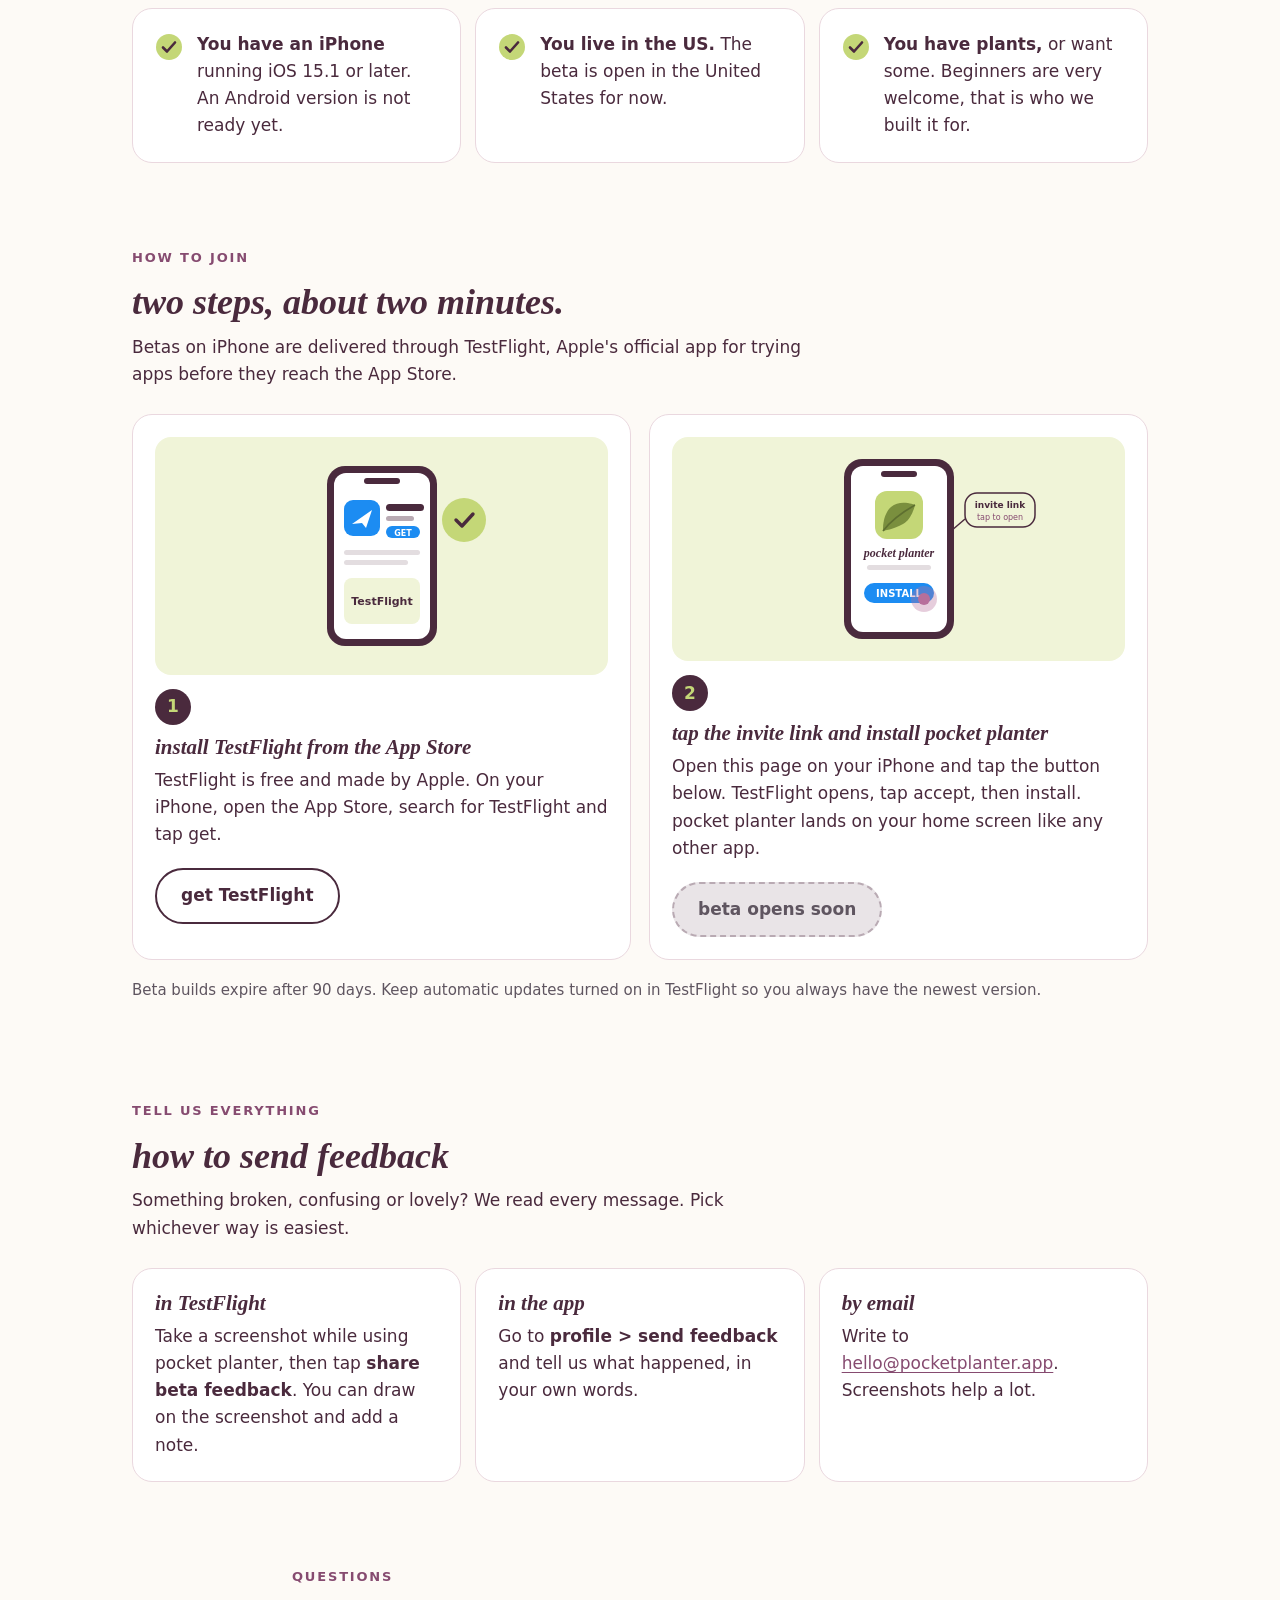
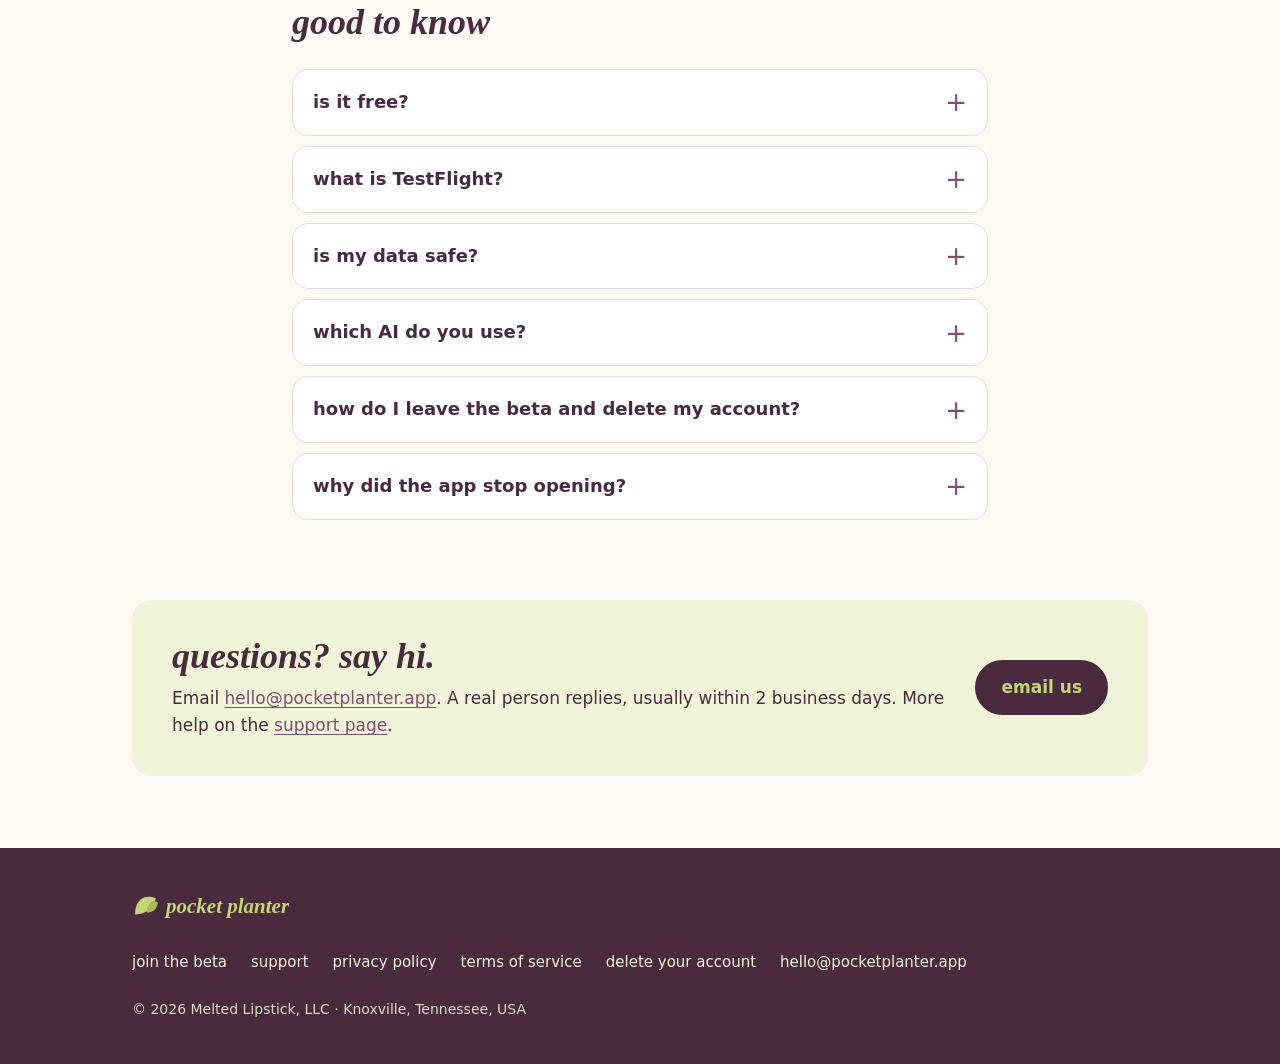
==== commit 1ef7addd: "fix(site): beta and support layout fixes from screenshot review Long menu paths wrap on phones (supp" ====
--- a/beta.html
+++ b/beta.html
@@ -28,7 +28,7 @@
     .hero .container { display: grid; gap: 28px; align-items: center; }
     .hero h1 { margin-bottom: 18px; }
     .hero .lede { margin-bottom: 26px; }
-    .hero-mascot { justify-self: center; width: min(62vw, 250px); height: auto; }
+    .hero-mascot { justify-self: center; width: min(48vw, 190px); height: auto; }
     .cta-row { display: flex; flex-wrap: wrap; align-items: center; gap: 12px 18px; }
     .cta-note { margin: 16px 0 0; font-size: 15px; color: var(--muted); }
     .cta-note strong { color: var(--plum); }
@@ -55,7 +55,7 @@
     .check { display: flex; gap: 14px; align-items: flex-start; }
     .check svg { flex: none; width: 28px; height: 28px; margin-top: 2px; }
     .check p { margin: 0; }
-    @media (min-width: 768px) { .who { grid-template-columns: repeat(3, 1fr); } }
+    @media (min-width: 960px) { .who { grid-template-columns: repeat(3, 1fr); } }
 
     .steps { list-style: none; margin: 0; padding: 0; display: grid; gap: 18px; counter-reset: step; }
     .step { display: grid; gap: 14px; }
@@ -66,7 +66,7 @@
     @media (min-width: 768px) { .steps { grid-template-columns: 1fr 1fr; } }
 
     .ways { display: grid; gap: 14px; }
-    @media (min-width: 768px) { .ways { grid-template-columns: repeat(3, 1fr); } }
+    @media (min-width: 960px) { .ways { grid-template-columns: repeat(3, 1fr); } }
 
     .faq { display: grid; gap: 10px; }
     .faq details { background: var(--white); border: 1px solid var(--line); border-radius: 16px; }
@@ -159,7 +159,7 @@
           </div>
         </div>
         <figure style="margin:0">
-          <div class="phone"><img src="/assets/shots/05-home.webp" width="720" height="1565" loading="lazy" alt="The pocket planter home screen: today's tasks grouped by room, with done, snooze and skip buttons for each plant, and mochi the mascot giving a tip."></div>
+          <div class="phone"><img src="/assets/shots/05-home.webp" width="720" height="1565" decoding="async" alt="The pocket planter home screen: today's tasks grouped by room, with done, snooze and skip buttons for each plant, and mochi the mascot giving a tip."></div>
           <figcaption class="phone-caption">today's tasks, grouped by room</figcaption>
         </figure>
       </div>
@@ -221,7 +221,7 @@
               <span class="step-num" aria-hidden="true">1</span>
               <h3>install TestFlight from the App Store</h3>
               <p>TestFlight is free and made by Apple. On your iPhone, open the App Store, search for TestFlight and tap get.</p>
-              <a class="btn btn-ghost" href="https://apps.apple.com/us/app/testflight/id899247664">get TestFlight in the App Store</a>
+              <a class="btn btn-ghost" href="https://apps.apple.com/us/app/testflight/id899247664">get TestFlight</a>
             </div>
           </li>
           <li class="card step">
--- a/site.css
+++ b/site.css
@@ -87,14 +87,14 @@
 .lede { font-size: clamp(18px, 2.4vw, 21px); line-height: 1.55; max-width: 34em; }
 .muted { color: var(--muted); }
 .small { font-size: 15px; }
-.path { font-weight: 600; white-space: nowrap; }
+.path { font-weight: 600; }
 
 /* buttons */
 .btn {
   display: inline-flex; align-items: center; justify-content: center; gap: 10px;
   min-height: 48px; padding: 12px 24px; border-radius: 999px;
   background: var(--plum); color: var(--lime); font-weight: 700; font-size: 17px;
-  text-decoration: none; border: 2px solid var(--plum);
+  text-align: center; text-decoration: none; border: 2px solid var(--plum);
 }
 .btn:hover { background: #331c2a; color: var(--lime); }
 .btn-lime { background: var(--lime); color: var(--plum); border-color: var(--lime); }
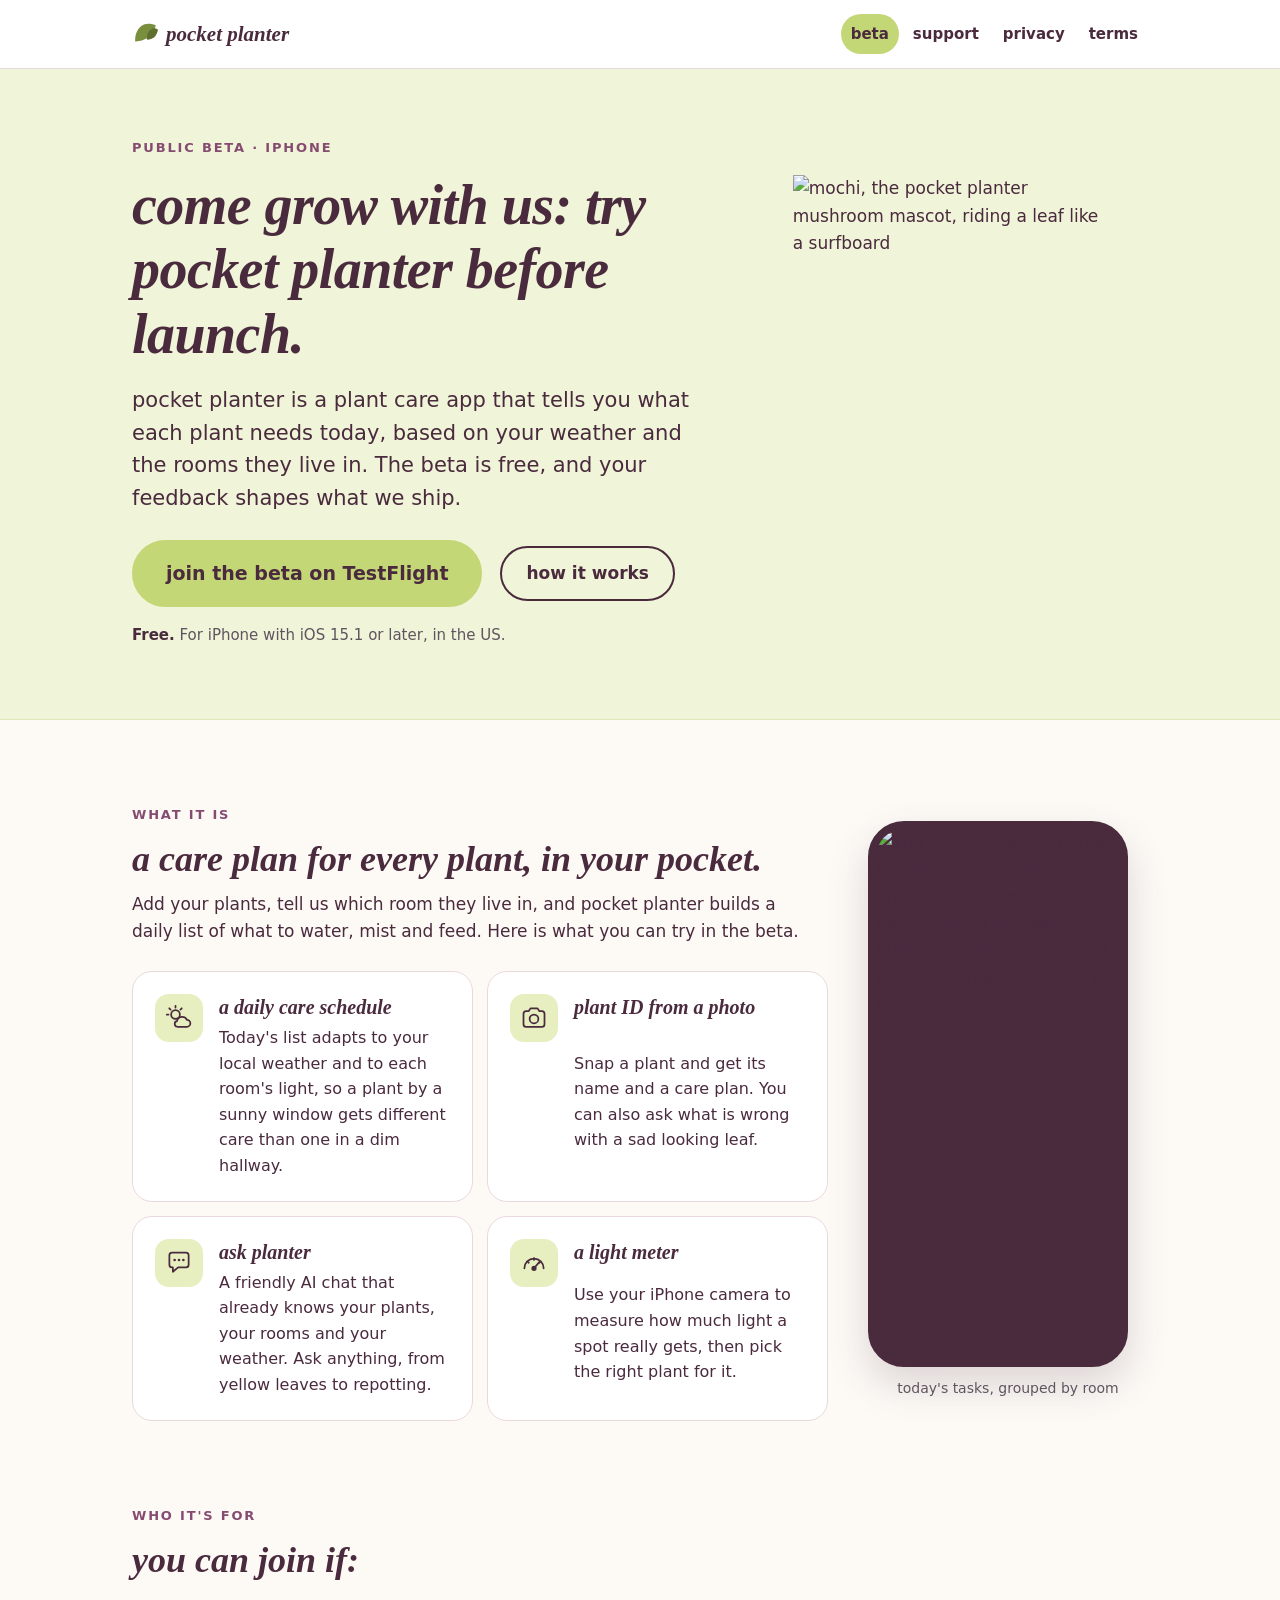
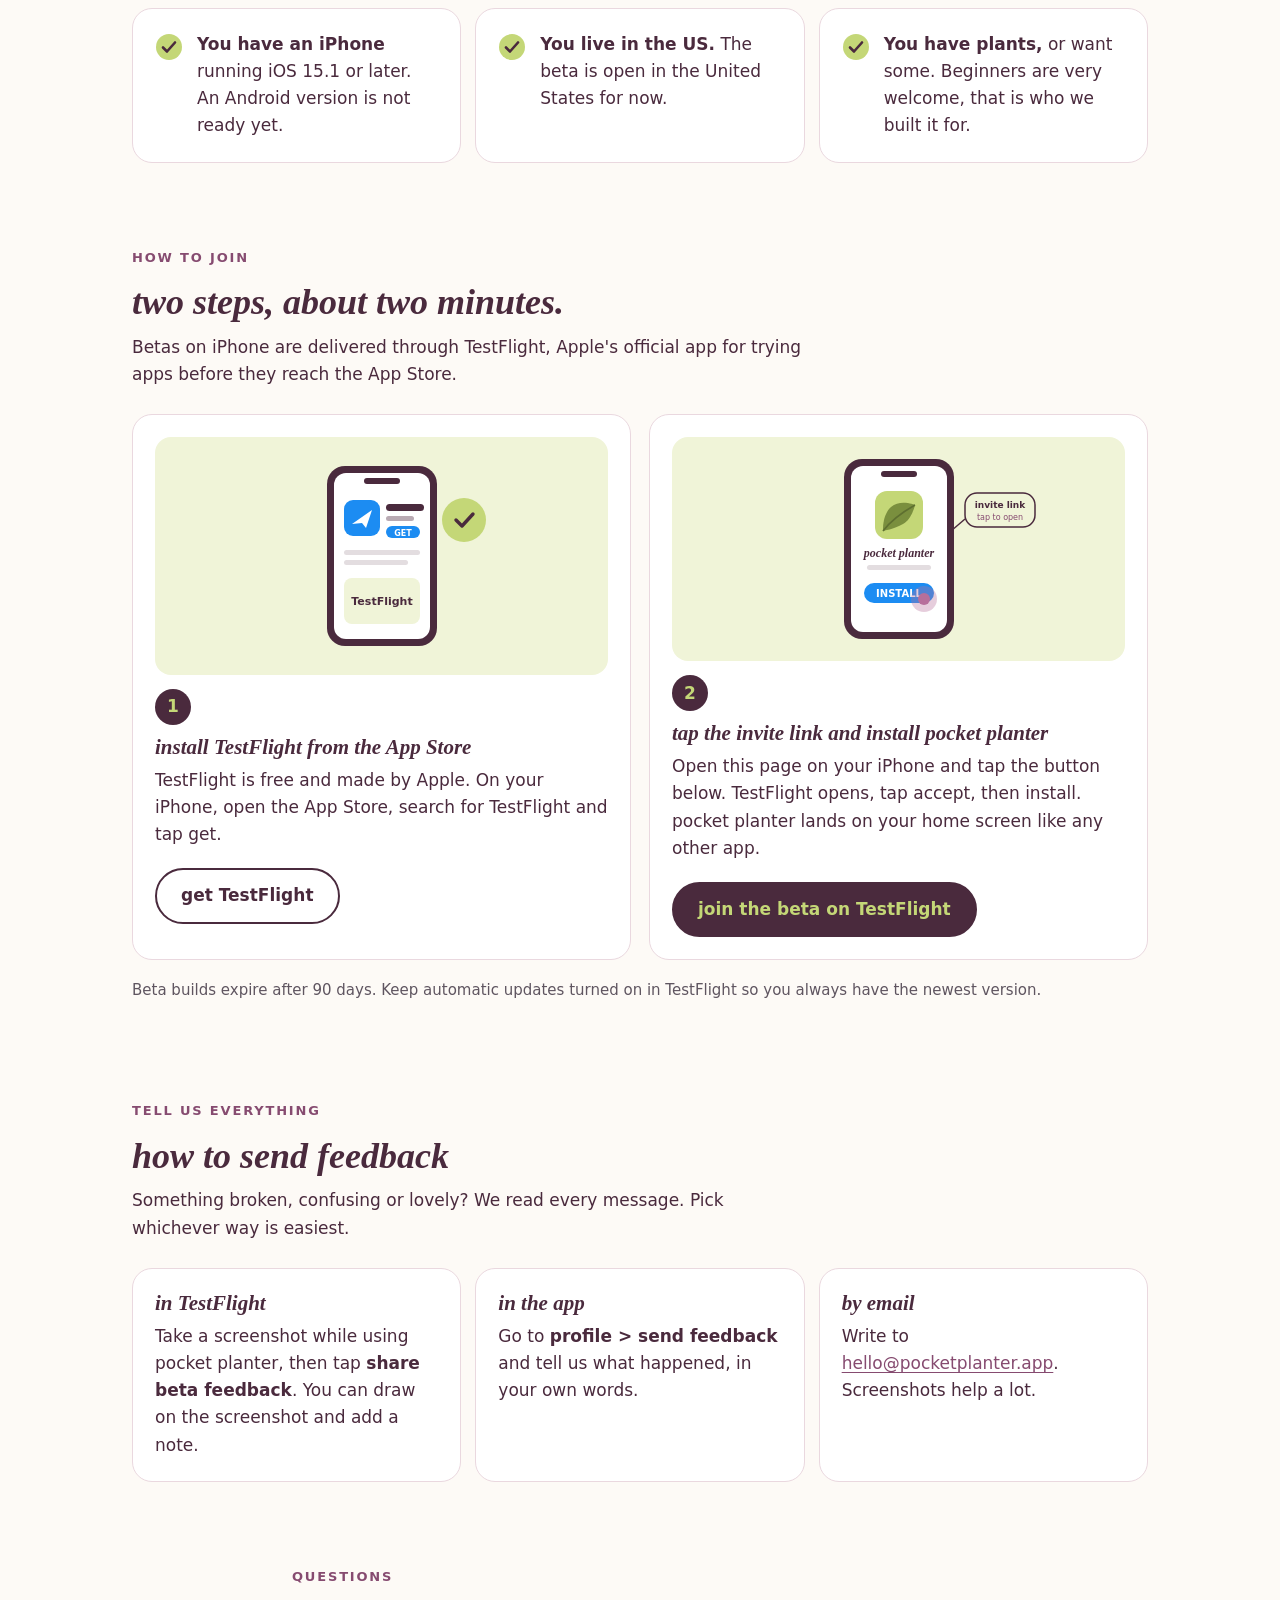
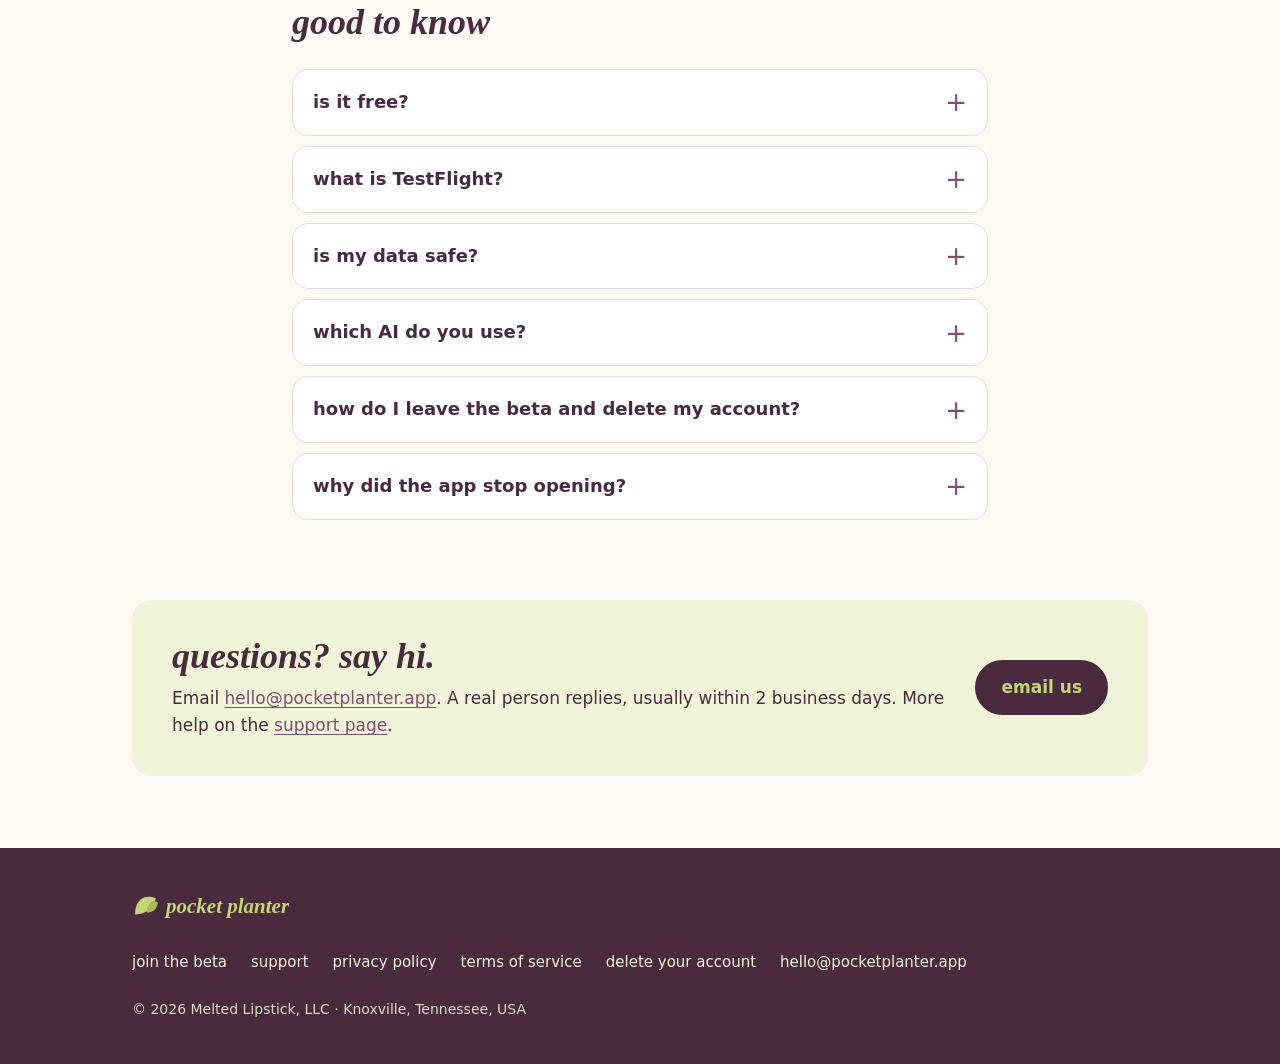
==== commit 857b5c95: "feat(site): beta page links to the public TestFlight invite Co-Authored-By: Claude Opus 5.5 <noreply" ====
--- a/beta.html
+++ b/beta.html
@@ -118,7 +118,7 @@
               "join the beta" button on this page reads it from here.
               While it is empty, the buttons show a disabled "beta opens soon" state.
             -->
-            <a id="testflight-link" class="btn btn-lime btn-big" href="#" data-testflight-url="" data-label="join the beta on TestFlight">join the beta on TestFlight</a>
+            <a id="testflight-link" class="btn btn-lime btn-big" href="#" data-testflight-url="https://testflight.apple.com/join/Pwr6MX9c" data-label="join the beta on TestFlight">join the beta on TestFlight</a>
             <a class="btn btn-ghost" href="#how-to-join">how it works</a>
           </div>
           <p class="cta-note"><strong>Free.</strong> For iPhone with iOS 15.1 or later, in the US.</p>
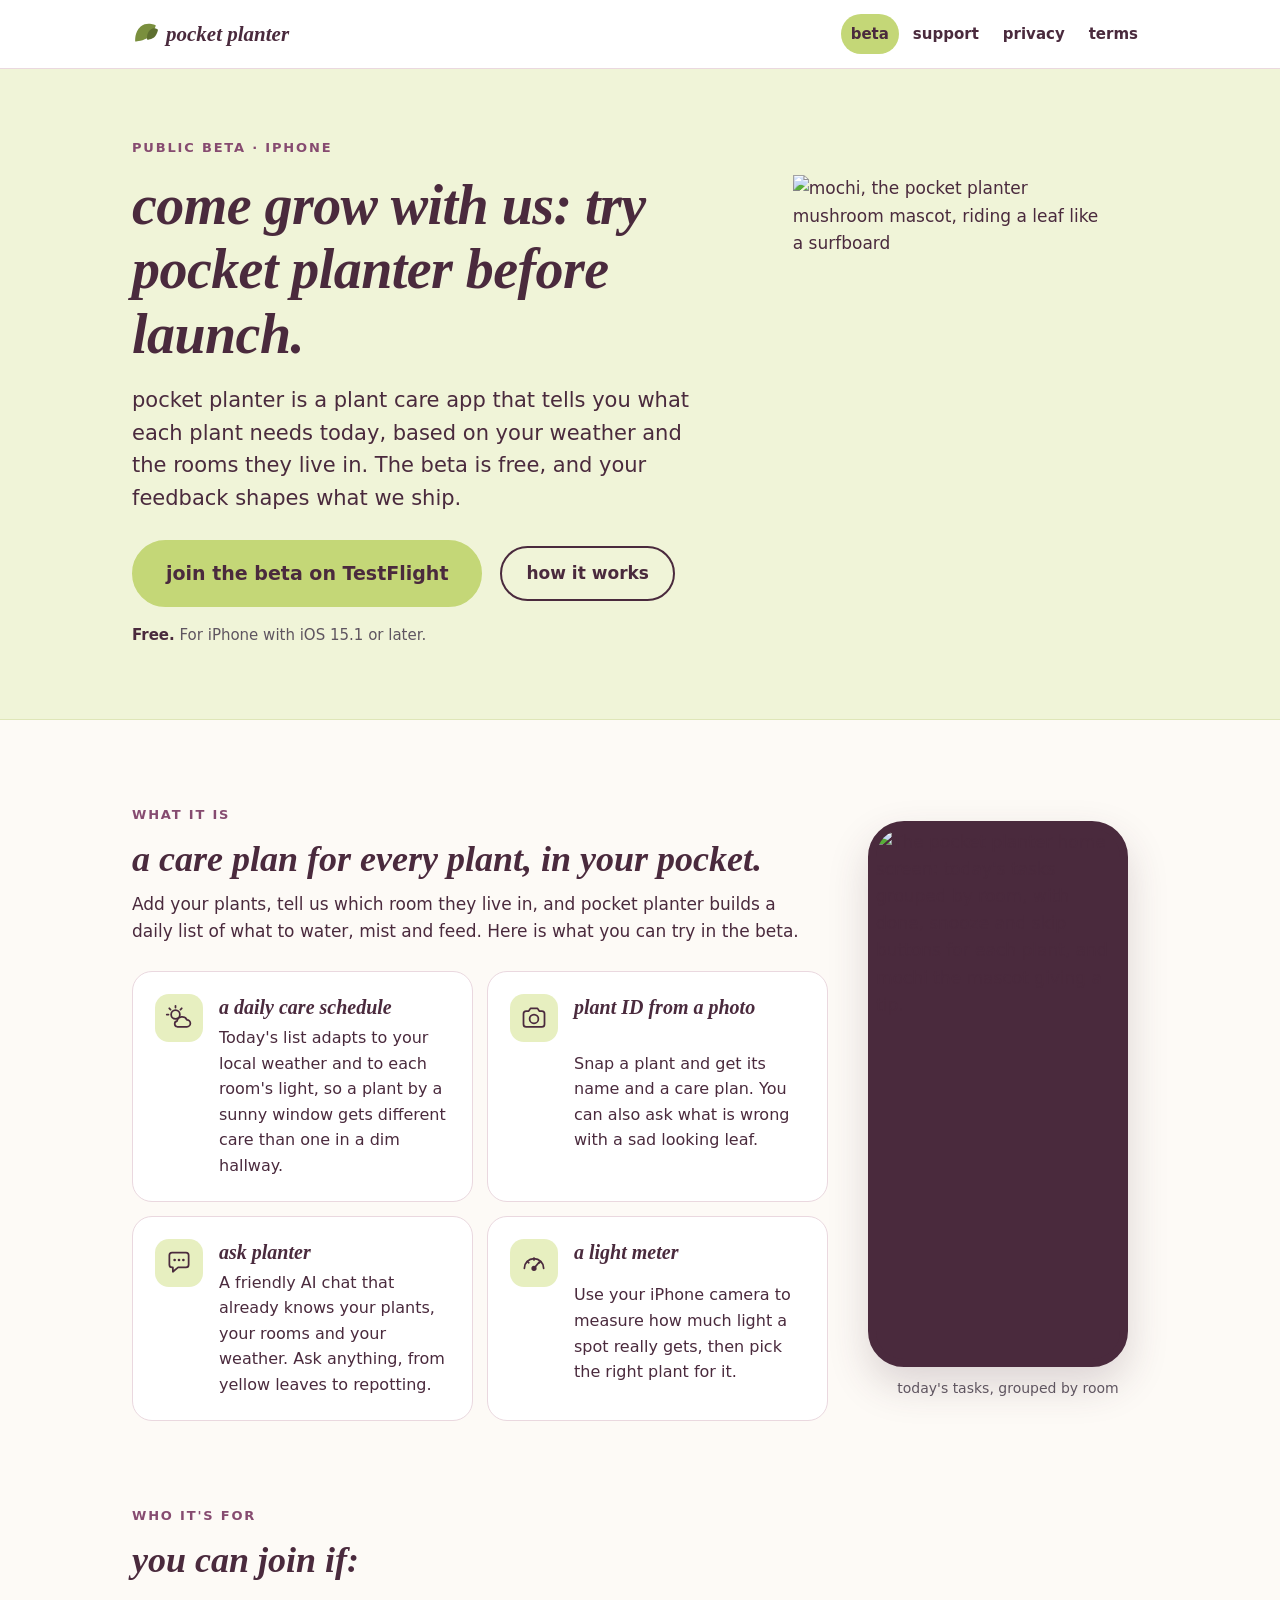
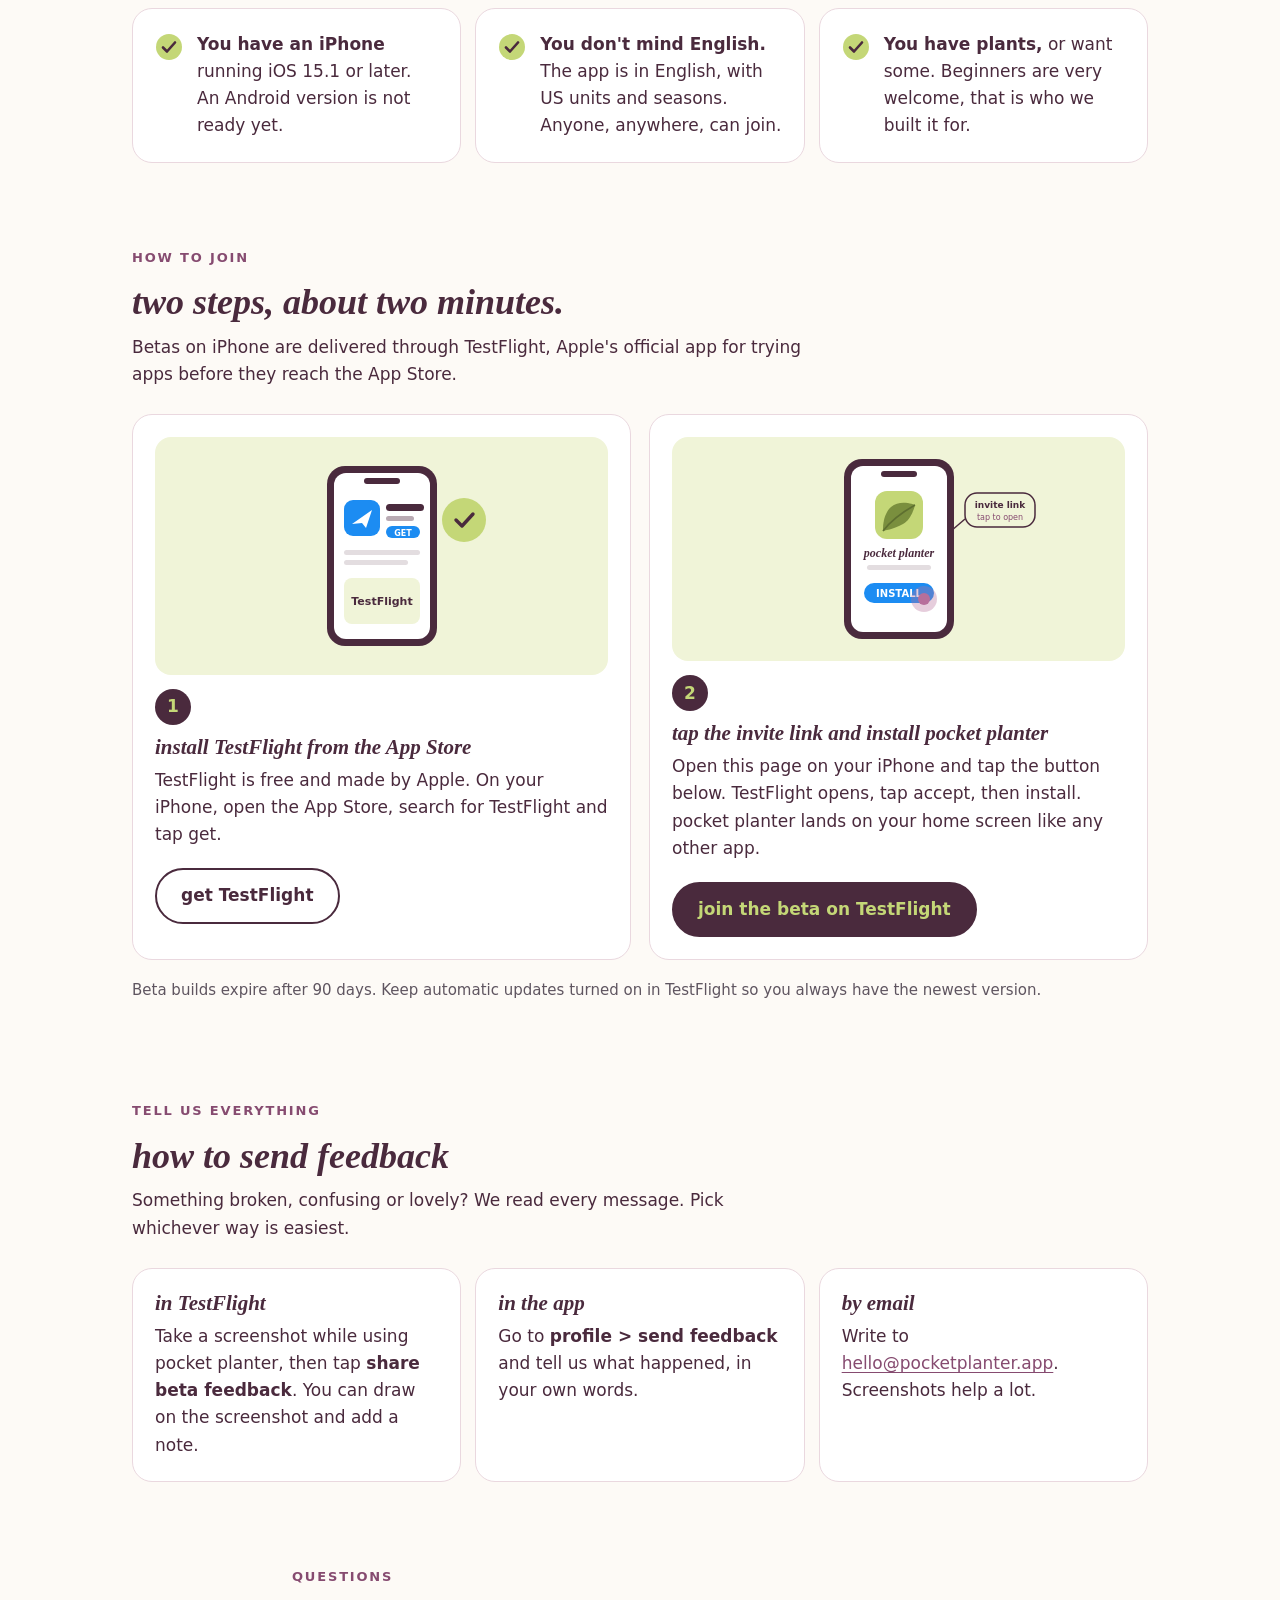
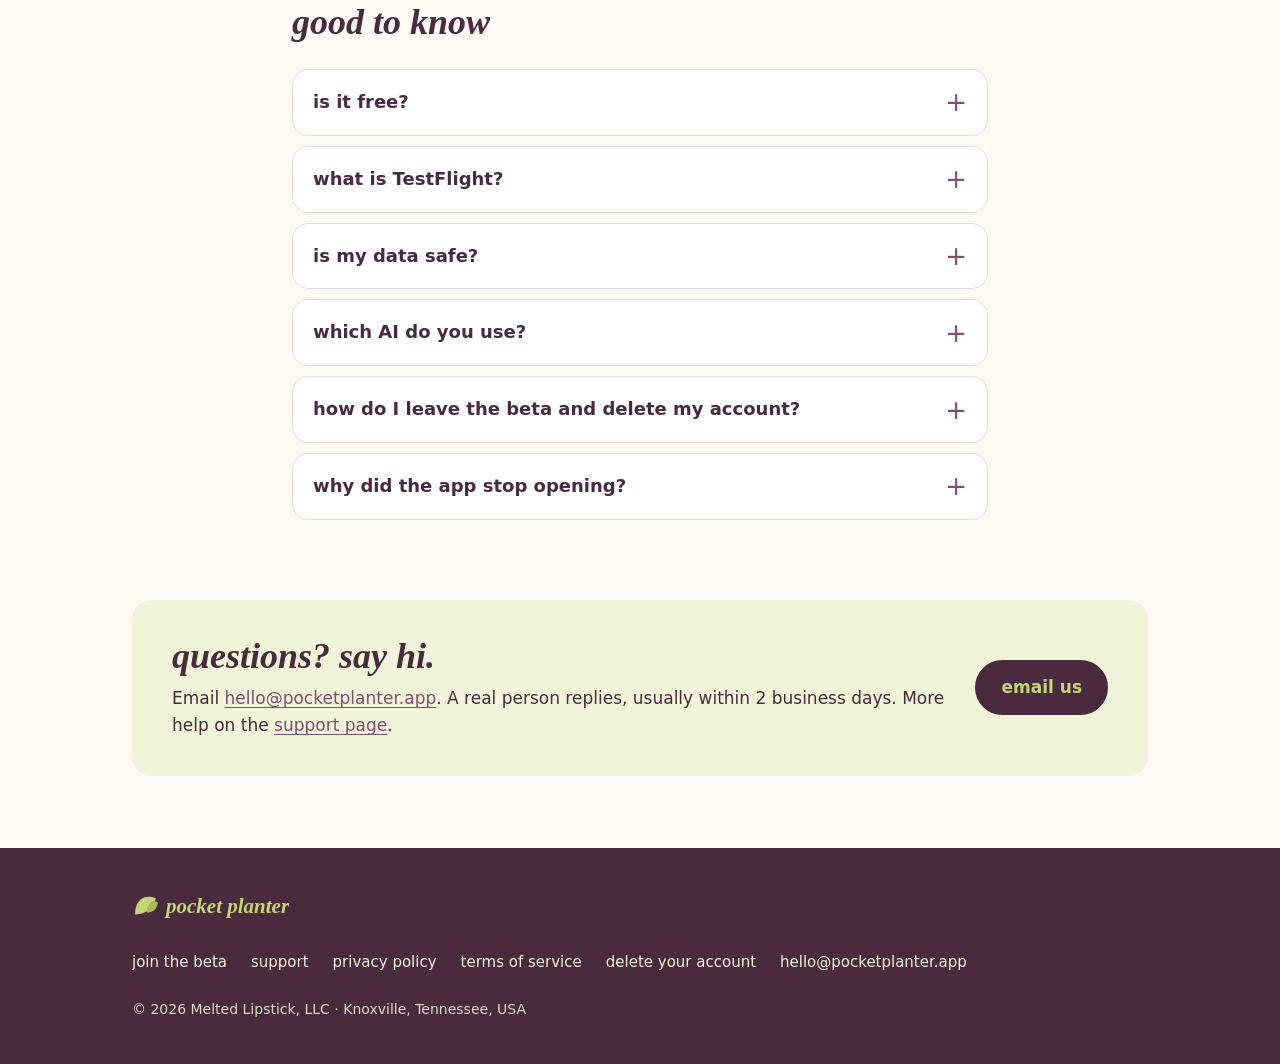
==== commit 22ed660b: "feat(site): beta open to every country Co-Authored-By: Claude Opus 5.5 <noreply@anthropic.com>" ====
--- a/beta.html
+++ b/beta.html
@@ -4,7 +4,7 @@
   <meta charset="UTF-8">
   <meta name="viewport" content="width=device-width, initial-scale=1.0">
   <title>join the pocket planter beta on TestFlight</title>
-  <meta name="description" content="Try pocket planter, the plant care app for iPhone, before launch. Free public beta on TestFlight for iPhones with iOS 15.1 or later in the US.">
+  <meta name="description" content="Try pocket planter, the plant care app for iPhone, before launch. Free public beta on TestFlight for iPhones with iOS 15.1 or later.">
   <link rel="canonical" href="https://pocketplanter.app/beta.html">
   <link rel="icon" type="image/svg+xml" href="/favicon.svg">
   <meta name="theme-color" content="#4a2a3d">
@@ -121,7 +121,7 @@
             <a id="testflight-link" class="btn btn-lime btn-big" href="#" data-testflight-url="https://testflight.apple.com/join/Pwr6MX9c" data-label="join the beta on TestFlight">join the beta on TestFlight</a>
             <a class="btn btn-ghost" href="#how-to-join">how it works</a>
           </div>
-          <p class="cta-note"><strong>Free.</strong> For iPhone with iOS 15.1 or later, in the US.</p>
+          <p class="cta-note"><strong>Free.</strong> For iPhone with iOS 15.1 or later.</p>
         </div>
         <img class="hero-mascot" src="/welcoming-novo.webp" width="418" height="560" alt="mochi, the pocket planter mushroom mascot, riding a leaf like a surfboard">
       </div>
@@ -178,7 +178,7 @@
           </div>
           <div class="card check">
             <svg viewBox="0 0 28 28" aria-hidden="true"><circle cx="14" cy="14" r="13" fill="#c4d777"/><path d="M8 14.5l4 4 8-9" fill="none" stroke="#4a2a3d" stroke-width="2.6" stroke-linecap="round" stroke-linejoin="round"/></svg>
-            <p><strong>You live in the US.</strong> The beta is open in the United States for now.</p>
+            <p><strong>You don't mind English.</strong> The app is in English, with US units and seasons. Anyone, anywhere, can join.</p>
           </div>
           <div class="card check">
             <svg viewBox="0 0 28 28" aria-hidden="true"><circle cx="14" cy="14" r="13" fill="#c4d777"/><path d="M8 14.5l4 4 8-9" fill="none" stroke="#4a2a3d" stroke-width="2.6" stroke-linecap="round" stroke-linejoin="round"/></svg>
